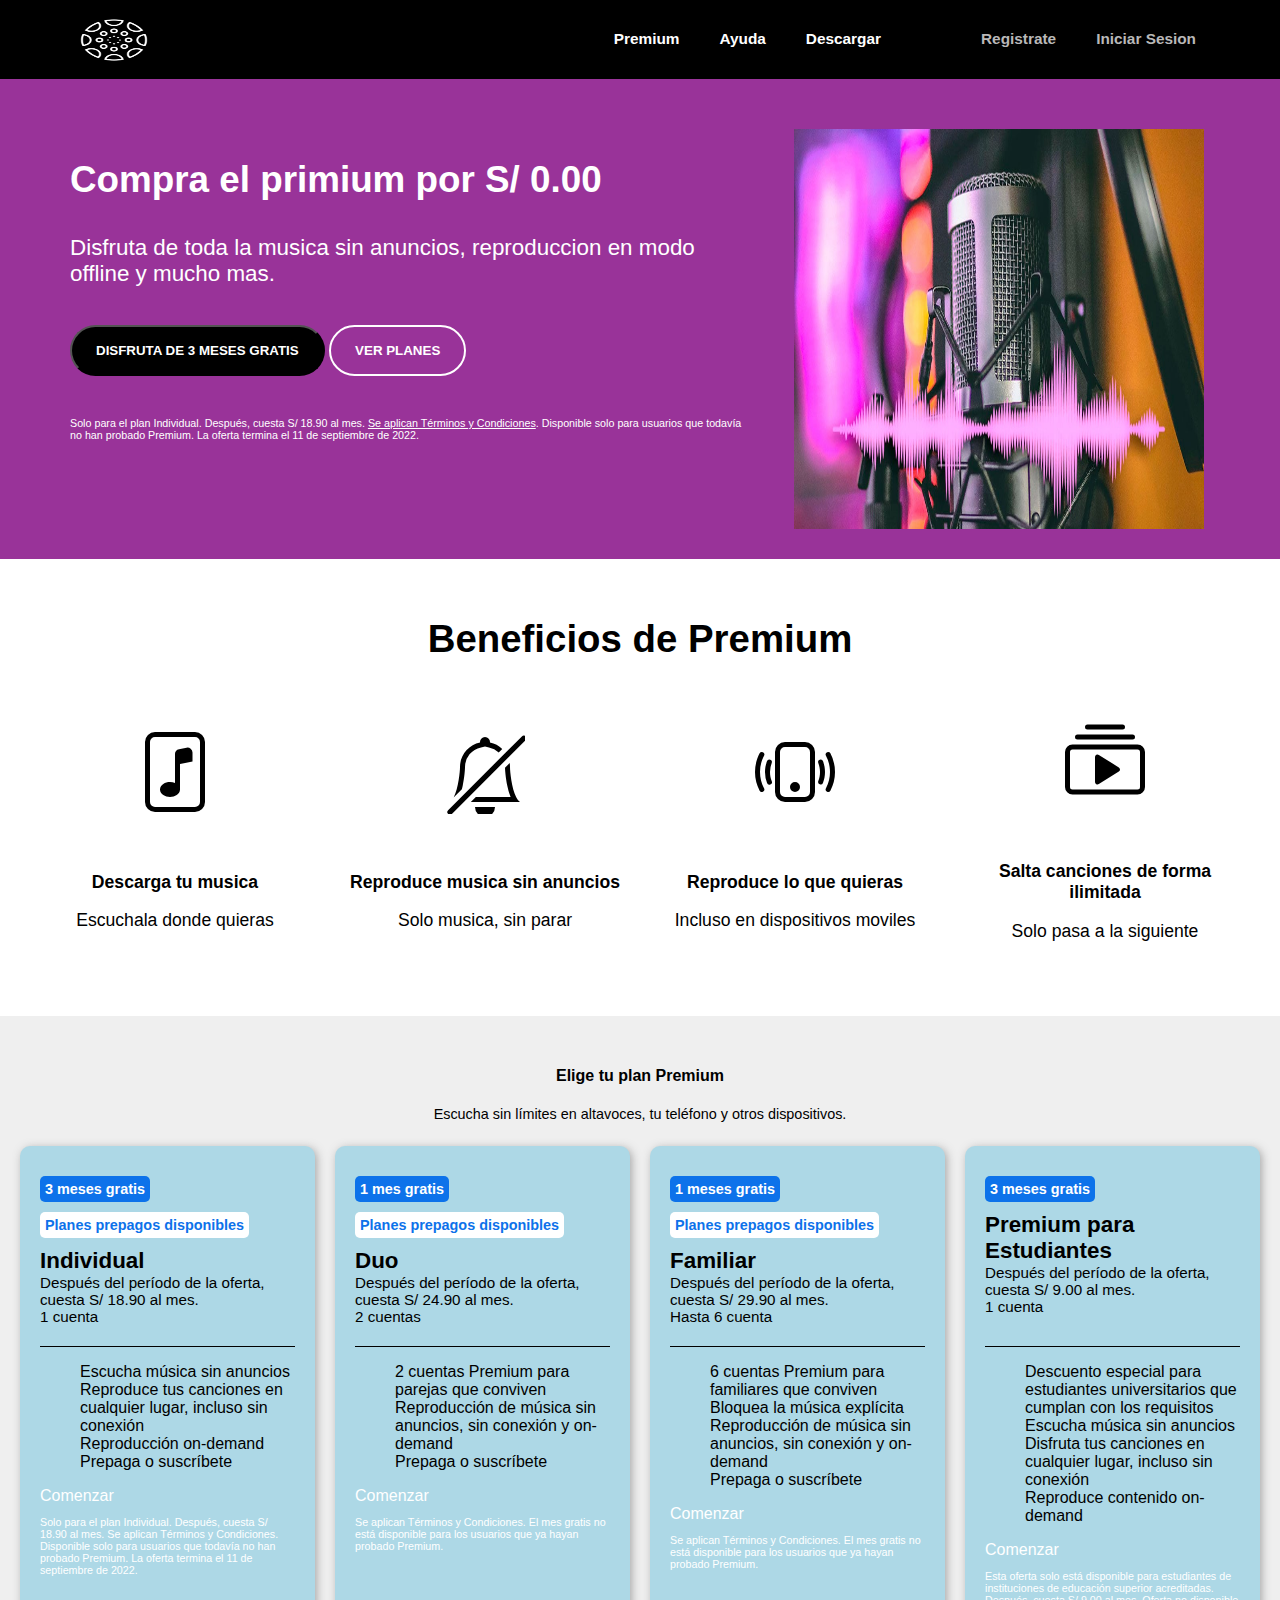
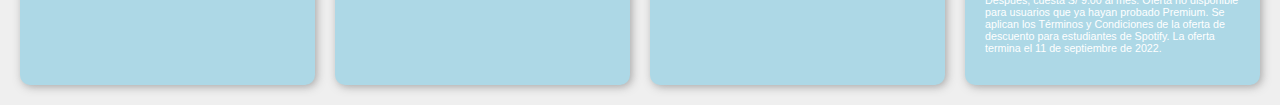
==== index.html @ 3045b730 "Construyendo 2da y 3ra seccion" ====
<!DOCTYPE html>
<html lang="en">

<head>
    <meta charset="UTF-8">
    <meta http-equiv="X-UA-Compatible" content="IE=edge">
    <meta name="viewport" content="width=device-width, initial-scale=1.0">
    <title>Music App</title>
    <link rel="stylesheet" href="./css/index.css">
</head>

<body>
    <nav class="navbar">
        <span class="logo">
            <img src="./img/log_musica.png" alt="Logo">
        </span>
        <div class="desplegable">
            <ul class="opciones">
                <li><a href="">Premium</a></li>
                <li><a href="">Ayuda</a></li>
                <li><a href="">Descargar</a></li>
            </ul>
            <ul class="registrar">
                <li><a href="">Registrate</a></li>
                <li><a href="">Iniciar Sesion</a></li>
            </ul>
        </div>
    </nav>
    <section class="seccion1">
        <div class="sec01">
            <h1>Compra el primium por S/ 0.00 </h1>
            <h2>Disfruta de toda la musica sin anuncios, reproduccion en modo offline y mucho mas.</h2>
            <div class="caja-btns">
                <button class="btn1">DISFRUTA DE 3 MESES GRATIS</button>
                <button class="btn2">VER PLANES</button>
            </div>
            <p>Solo para el plan Individual. Después, cuesta S/ 18.90 al mes. <a href="">Se aplican Términos y
                    Condiciones</a>.
                Disponible solo para usuarios que todavía no han probado Premium. La oferta termina el 11 de septiembre
                de 2022.</p>
        </div>
        <div class="sec02">
            <div class="img_musica">
                <img src="./img/img_musica.jpg" alt="img_micro">
            </div>
        </div>
    </section>
    <section class="seccion2">
        <div class="cont-premium">
            <h3>Beneficios de Premium</h3>
            <ul class="beneficios">
                <li>
                    <div>
                        <svg xmlns="http://www.w3.org/2000/svg" width="80" height="auto" fill="currentColor"
                            class="bi bi-file-music" viewBox="0 0 16 16">
                            <path
                                d="M10.304 3.13a1 1 0 0 1 1.196.98v1.8l-2.5.5v5.09c0 .495-.301.883-.662 1.123C7.974 12.866 7.499 13 7 13c-.5 0-.974-.134-1.338-.377-.36-.24-.662-.628-.662-1.123s.301-.883.662-1.123C6.026 10.134 6.501 10 7 10c.356 0 .7.068 1 .196V4.41a1 1 0 0 1 .804-.98l1.5-.3z" />
                            <path
                                d="M4 0a2 2 0 0 0-2 2v12a2 2 0 0 0 2 2h8a2 2 0 0 0 2-2V2a2 2 0 0 0-2-2H4zm0 1h8a1 1 0 0 1 1 1v12a1 1 0 0 1-1 1H4a1 1 0 0 1-1-1V2a1 1 0 0 1 1-1z" />
                        </svg>
                    </div>
                    <div class="descripcion">
                        <p><b>Descarga tu musica</b></p>
                        <p>Escuchala donde quieras</p>
                    </div>
                </li>
                <li>
                    <div>
                        <svg xmlns="http://www.w3.org/2000/svg" width="80" height="auto" fill="currentColor"
                            class="bi bi-bell-slash" viewBox="0 0 16 16">
                            <path
                                d="M5.164 14H15c-.299-.199-.557-.553-.78-1-.9-1.8-1.22-5.12-1.22-6 0-.264-.02-.523-.06-.776l-.938.938c.02.708.157 2.154.457 3.58.161.767.377 1.566.663 2.258H6.164l-1 1zm5.581-9.91a3.986 3.986 0 0 0-1.948-1.01L8 2.917l-.797.161A4.002 4.002 0 0 0 4 7c0 .628-.134 2.197-.459 3.742-.05.238-.105.479-.166.718l-1.653 1.653c.02-.037.04-.074.059-.113C2.679 11.2 3 7.88 3 7c0-2.42 1.72-4.44 4.005-4.901a1 1 0 1 1 1.99 0c.942.19 1.788.645 2.457 1.284l-.707.707zM10 15a2 2 0 1 1-4 0h4zm-9.375.625a.53.53 0 0 0 .75.75l14.75-14.75a.53.53 0 0 0-.75-.75L.625 15.625z" />
                        </svg>
                    </div>
                    <div class="descripcion">
                        <p><b>Reproduce musica sin anuncios</b></p>
                        <p>Solo musica, sin parar</p>
                    </div>
                </li>
                <li>
                    <div>
                        <svg xmlns="http://www.w3.org/2000/svg" width="80" height="auto" fill="currentColor"
                            class="bi bi-phone-vibrate" viewBox="0 0 16 16">
                            <path
                                d="M10 3a1 1 0 0 1 1 1v8a1 1 0 0 1-1 1H6a1 1 0 0 1-1-1V4a1 1 0 0 1 1-1h4zM6 2a2 2 0 0 0-2 2v8a2 2 0 0 0 2 2h4a2 2 0 0 0 2-2V4a2 2 0 0 0-2-2H6z" />
                            <path
                                d="M8 12a1 1 0 1 0 0-2 1 1 0 0 0 0 2zM1.599 4.058a.5.5 0 0 1 .208.676A6.967 6.967 0 0 0 1 8c0 1.18.292 2.292.807 3.266a.5.5 0 0 1-.884.468A7.968 7.968 0 0 1 0 8c0-1.347.334-2.619.923-3.734a.5.5 0 0 1 .676-.208zm12.802 0a.5.5 0 0 1 .676.208A7.967 7.967 0 0 1 16 8a7.967 7.967 0 0 1-.923 3.734.5.5 0 0 1-.884-.468A6.967 6.967 0 0 0 15 8c0-1.18-.292-2.292-.807-3.266a.5.5 0 0 1 .208-.676zM3.057 5.534a.5.5 0 0 1 .284.648A4.986 4.986 0 0 0 3 8c0 .642.12 1.255.34 1.818a.5.5 0 1 1-.93.364A5.986 5.986 0 0 1 2 8c0-.769.145-1.505.41-2.182a.5.5 0 0 1 .647-.284zm9.886 0a.5.5 0 0 1 .648.284C13.855 6.495 14 7.231 14 8c0 .769-.145 1.505-.41 2.182a.5.5 0 0 1-.93-.364C12.88 9.255 13 8.642 13 8c0-.642-.12-1.255-.34-1.818a.5.5 0 0 1 .283-.648z" />
                        </svg>
                    </div>
                    <div class="descripcion">
                        <p><b>Reproduce lo que quieras</b></p>
                        <p>Incluso en dispositivos moviles</p>
                    </div>
                </li>
                <li>
                    <div>
                        <svg xmlns="http://www.w3.org/2000/svg" width="80" height="auto" fill="currentColor"
                            class="bi bi-collection-play" viewBox="0 0 16 16">
                            <path
                                d="M2 3a.5.5 0 0 0 .5.5h11a.5.5 0 0 0 0-1h-11A.5.5 0 0 0 2 3zm2-2a.5.5 0 0 0 .5.5h7a.5.5 0 0 0 0-1h-7A.5.5 0 0 0 4 1zm2.765 5.576A.5.5 0 0 0 6 7v5a.5.5 0 0 0 .765.424l4-2.5a.5.5 0 0 0 0-.848l-4-2.5z" />
                            <path
                                d="M1.5 14.5A1.5 1.5 0 0 1 0 13V6a1.5 1.5 0 0 1 1.5-1.5h13A1.5 1.5 0 0 1 16 6v7a1.5 1.5 0 0 1-1.5 1.5h-13zm13-1a.5.5 0 0 0 .5-.5V6a.5.5 0 0 0-.5-.5h-13A.5.5 0 0 0 1 6v7a.5.5 0 0 0 .5.5h13z" />
                        </svg>
                    </div>
                    <div class="descripcion">
                        <p><b>Salta canciones de forma ilimitada</b></p>
                        <p>Solo pasa a la siguiente</p>
                    </div>
                </li>
            </ul>
        </div>
    </section>
    <section class="seccion3">
        <div class="cont-planes">
            <h4>Elige tu plan Premium</h4>
            <p>Escucha sin límites en altavoces, tu teléfono y otros dispositivos.</p>
            <div class="div-planes">
                <div class="plan">
                    <div class="par01-plan">
                        <ul>
                            <li class="li01"><span class="sp01">3 meses gratis</span></li>
                            <li class="li02"><span class="sp02">Planes prepagos disponibles</span></li>
                        </ul>
                        <h5>Individual</h5>
                        <p>Después del período de la oferta, cuesta S/ 18.90 al mes.</p>
                        <p>1 cuenta</p>
                    </div>
                    <div>
                        <ul>
                            <li>
                                <div></div>
                                <div>Escucha música sin anuncios</div>
                            </li>
                            <li>
                                <div></div>
                                <div>Reproduce tus canciones en cualquier lugar, incluso sin conexión</div>
                            </li>
                            <li>
                                <div></div>
                                <div>Reproducción on-demand</div>
                            </li>
                            <li>
                                <div></div>
                                <div>Prepaga o suscríbete</div>
                            </li>
                        </ul>
                    </div>
                    <div>
                        <div>
                            <a>Comenzar</a>
                        </div>
                    </div>
                    <div>
                        <p>Solo para el plan Individual. Después, cuesta S/ 18.90 al mes. Se aplican Términos y
                            Condiciones. Disponible solo para usuarios que todavía no han probado Premium. La oferta
                            termina el 11 de septiembre de 2022.</p>
                    </div>
                </div>
                <div class="plan">
                    <div class="par01-plan">
                        <ul>
                            <li class="li01"><span class="sp01">1 mes gratis</span></li>
                            <li class="li02"><span class="sp02">Planes prepagos disponibles</span></li>
                        </ul>
                        <h5>Duo</h5>
                        <p>Después del período de la oferta, cuesta S/ 24.90 al mes.</p>
                        <p>2 cuentas</p>
                    </div>
                    <div>
                        <ul>
                            <li>
                                <div></div>
                                <div>2 cuentas Premium para parejas que conviven</div>
                            </li>
                            <li>
                                <div></div>
                                <div>Reproducción de música sin anuncios, sin conexión y on-demand</div>
                            </li>
                            <li>
                                <div></div>
                                <div>Prepaga o suscríbete</div>
                            </li>
                        </ul>
                    </div>
                    <div>
                        <div>
                            <a>Comenzar</a>
                        </div>
                    </div>
                    <div>
                        <p>Se aplican Términos y Condiciones. El mes gratis no está disponible para los usuarios que ya
                            hayan probado Premium.</p>
                    </div>
                </div>
                <div class="plan">
                    <div class="par01-plan">
                        <ul>
                            <li class="li01"><span class="sp01">1 meses gratis</span></li>
                            <li class="li02"><span class="sp02">Planes prepagos disponibles</span></li>
                        </ul>
                        <h5>Familiar</h5>
                        <p>Después del período de la oferta, cuesta S/ 29.90 al mes.</p>
                        <p>Hasta 6 cuenta</p>
                    </div>
                    <div>
                        <ul>
                            <li>
                                <div></div>
                                <div>6 cuentas Premium para familiares que conviven</div>
                            </li>
                            <li>
                                <div></div>
                                <div>Bloquea la música explícita</div>
                            </li>
                            <li>
                                <div></div>
                                <div>Reproducción de música sin anuncios, sin conexión y on-demand</div>
                            </li>
                            <li>
                                <div></div>
                                <div>Prepaga o suscríbete</div>
                            </li>
                        </ul>
                    </div>
                    <div>
                        <div>
                            <a>Comenzar</a>
                        </div>
                    </div>
                    <div>
                        <p>Se aplican Términos y Condiciones. El mes gratis no está disponible para los usuarios que ya
                            hayan probado Premium.</p>
                    </div>
                </div>
                <div class="plan">
                    <div class="par01-plan">
                        <ul>
                            <li class="li01"><span class="sp01">3 meses gratis</span></li>
                        </ul>
                        <h5>Premium para Estudiantes</h5>
                        <p>Después del período de la oferta, cuesta S/ 9.00 al mes.</p>
                        <p>1 cuenta</p>
                    </div>
                    <div>
                        <ul>
                            <li>
                                <div></div>
                                <div>Descuento especial para estudiantes universitarios que cumplan con los requisitos
                                </div>
                            </li>
                            <li>
                                <div></div>
                                <div>Escucha música sin anuncios</div>
                            </li>
                            <li>
                                <div></div>
                                <div>Disfruta tus canciones en cualquier lugar, incluso sin conexión</div>
                            </li>
                            <li>
                                <div></div>
                                <div>Reproduce contenido on-demand</div>
                            </li>
                        </ul>
                    </div>
                    <div>
                        <div>
                            <a>Comenzar</a>
                        </div>
                    </div>
                    <div>
                        <p>Esta oferta solo está disponible para estudiantes de instituciones de educación superior
                            acreditadas. Después, cuesta S/ 9.00 al mes. Oferta no disponible para usuarios que ya hayan
                            probado Premium. Se aplican los Términos y Condiciones de la oferta de descuento para
                            estudiantes de Spotify. La oferta termina el 11 de septiembre de 2022.</p>
                    </div>
                </div>
            </div>
        </div>
    </section>
</body>

</html>
---- css/index.css ----
:root{
    --color-firts-section: rgb(153, 51, 153);
}
html{
    font-size: 100%;
}
body{
    font-family: Arial, Helvetica, sans-serif;
    margin: 0;
    top: 0;
    left: 0;
}
.navbar{
    background-color: black;
    display: flex;
    flex-direction: row;
    justify-content: space-between;
    padding: 10px 5%;
}
.logo{
    width: 10%;
    margin: 5px 10px 0 10px;
}
.logo img{
    width: 80px;
    height: 50px;
}
.desplegable{
    display: flex;
    flex-direction: row;
}
.opciones, .registrar{
    display: flex;
    flex-direction: row;
    margin-top: 20px;
    padding-left: 60px;
}
li{
    list-style: none;
}
li a{
    text-decoration: none;
    color: white;
    font-size: 0.96rem;
    font-weight: 600;
    margin: 0 20px
}
.registrar li a{
    color: rgb(185, 184, 184);
}
/*-------------------------------------------------------------------------------------------------------------*/
.seccion1{
    background-color: var(--color-firts-section);
    padding: 50px 70px;
    padding-bottom: 30px;
    display: flex; 
}
.sec01{
    width: 60%;
    padding-bottom: 20px;
}
.sec02{
    width: 40%;
}
h1{
    margin: 0;
    padding: 30px 0 0 0;
    color: white;
    font-size: 2.3rem;
    font-weight: 800;
}
h2{
    font-size: 1.4rem;
    color: white;
    font-weight: 400;
    padding: 15px 0 0 0;
}
p{
    color: white;
    font-size: 0.67rem;
    font-weight: 500;
}
a{
    color: white;
}
.img_musica{
    width: 90%;
    height: 400px;
    margin: 0 0 0 40px;
}
.img_musica img{
    width: 100%;
    height: 100%;
}
.caja-btns{
    padding: 20px 0 30px 0;
}
.btn1{
    color: white;
    background-color: black;
    border-radius: 2rem;
    padding: 1rem 1.5rem;
    font-weight: 800;
}
.btn2{
    color: white;
    background-color: var(--color-firts-section);
    border: 2px solid white;
    border-radius: 2rem;
    padding: 1rem 1.5rem;
    font-weight: 800;
}
/*----------------------------------------------------------------------------------------------------------*/
.seccion2{
    padding: 20px;
}
h3{
    text-align: center;
    font-size: 2.4rem;
}
.beneficios{
    display: flex;
    flex-direction: row;
    padding: 0;
}
.beneficios li{
    width: 25%;
    display: flex;
    flex-direction: column;
    justify-content: center;
    align-items: center;
    margin: 0 auto;
}
.beneficios li div{
    padding: 20px;
}
.descripcion p{
    color: black;
    font-size: 1.1rem;
    text-align: center;
}
/*----------------------------------------------------------------------------------------------------------*/
.seccion3{
    padding: 10px;
    padding-top: 30px;
    background-color: rgb(239, 239, 239);
}
h4{
    text-align: center;
}
.cont-planes p:nth-child(2){
    color: black;
    text-align: center;
    font-size: 0.9rem;
}
.div-planes{
    display: flex;
}
.plan{
    background-color: lightblue;
    padding: 20px;
    margin: 10px;
    border-radius: 10px;
    width: 25%;
    box-shadow: rgba(99, 99, 99, 0.5) 2px 2px 8px 0px;
}
.par01-plan{
    display: flex;
    flex-direction: column;
    border-bottom: 1px solid black;
    height: 180px;
}
.par01-plan ul{
    padding: 0;
    margin: 0;
}
.par01-plan ul li{
    padding: 5px;
    margin: 10px 0;
    border-radius: 5px;
    font-weight: 600;
    font-size: 0.9rem;
}
.li01{
    background-color: rgb(13, 114, 234); 
    width: max-content;
}
.li02{
    background-color: white;
    width: max-content;
}
.sp01{
    color: white;
}
.sp02{
    color: rgb(13, 114, 234);
}
h5{
    margin: 0;
    font-size: 1.4rem;
}
.par01-plan p{
    margin: 0;
    color: black;
    font-size: 0.95rem;
}

/*----------------------------------------------------------------------------------------------------------*/
@media (max-width: 1050px){
    .seccion1{
        flex-direction: column;
        padding-top: 0;
        height: auto;
    }
    .sec01{
        width: 100%;
    }
    .sec02{
        width: 100%;
    }
    .img_musica{
        width: 50%;
        margin: 20px auto;
    }

}
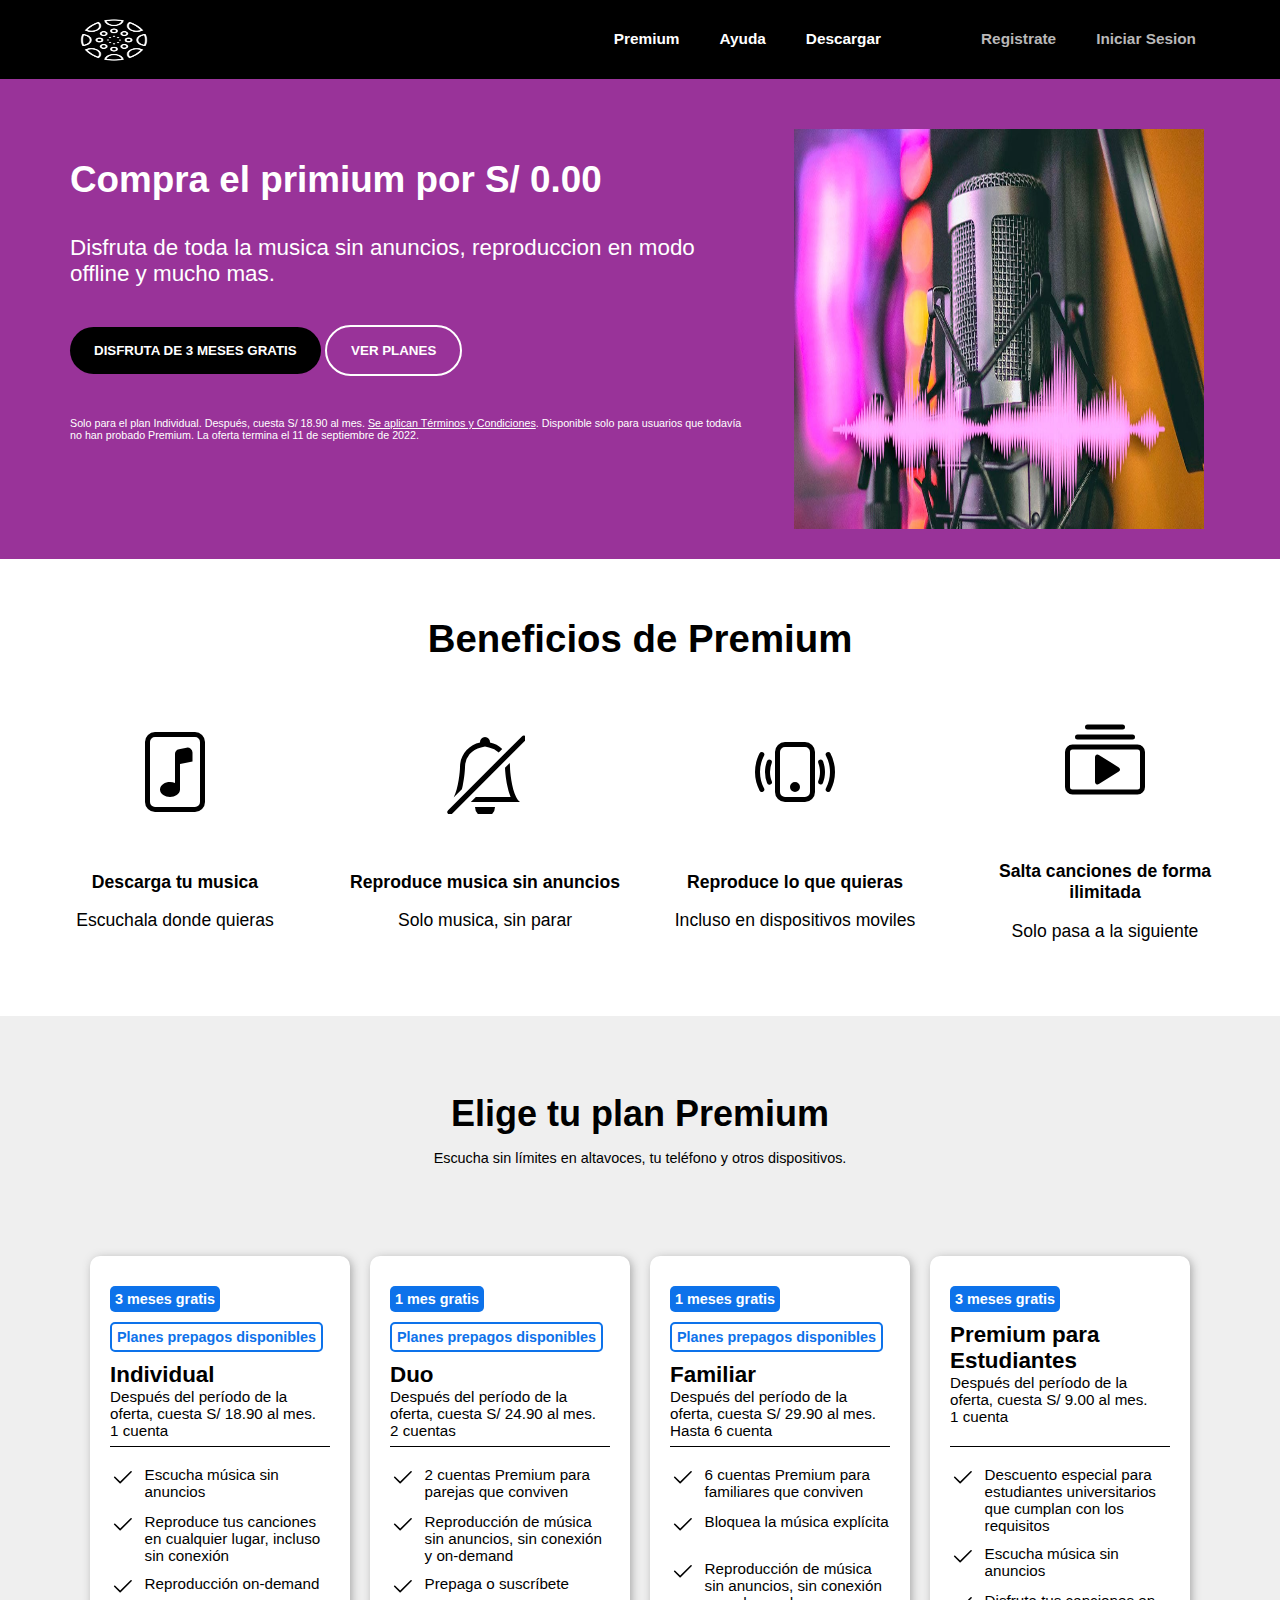
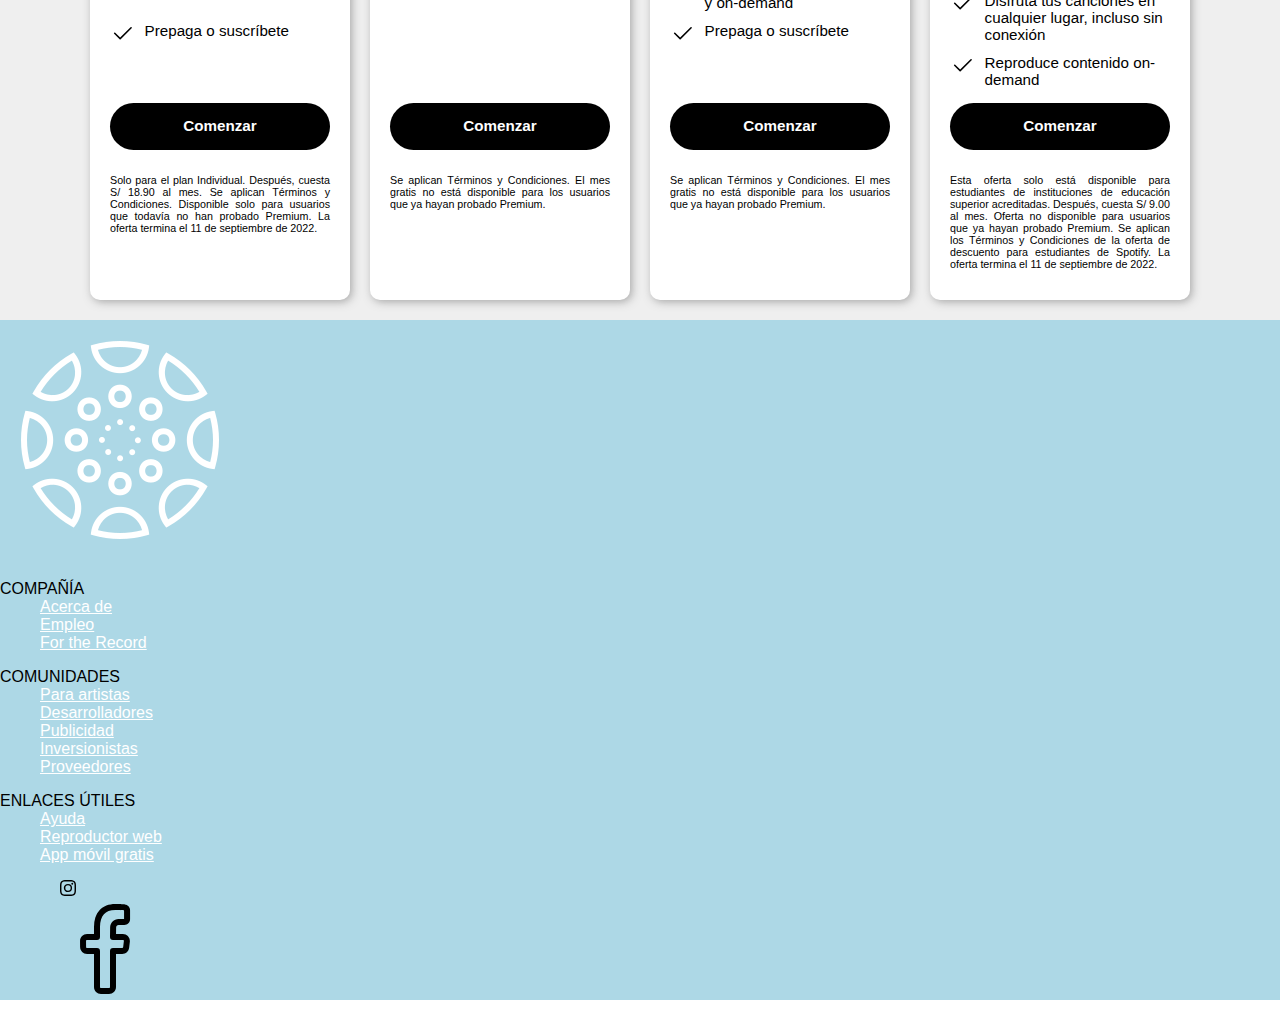
==== commit 93d0f8eb: "Construyendo el footer" ====
--- a/index.html
+++ b/index.html
@@ -51,7 +51,7 @@
             <ul class="beneficios">
                 <li>
                     <div>
-                        <svg xmlns="http://www.w3.org/2000/svg" width="80" height="auto" fill="currentColor"
+                        <svg xmlns="http://www.w3.org/2000/svg" width="80" height="100%" fill="currentColor"
                             class="bi bi-file-music" viewBox="0 0 16 16">
                             <path
                                 d="M10.304 3.13a1 1 0 0 1 1.196.98v1.8l-2.5.5v5.09c0 .495-.301.883-.662 1.123C7.974 12.866 7.499 13 7 13c-.5 0-.974-.134-1.338-.377-.36-.24-.662-.628-.662-1.123s.301-.883.662-1.123C6.026 10.134 6.501 10 7 10c.356 0 .7.068 1 .196V4.41a1 1 0 0 1 .804-.98l1.5-.3z" />
@@ -66,7 +66,7 @@
                 </li>
                 <li>
                     <div>
-                        <svg xmlns="http://www.w3.org/2000/svg" width="80" height="auto" fill="currentColor"
+                        <svg xmlns="http://www.w3.org/2000/svg" width="80" height="100%" fill="currentColor"
                             class="bi bi-bell-slash" viewBox="0 0 16 16">
                             <path
                                 d="M5.164 14H15c-.299-.199-.557-.553-.78-1-.9-1.8-1.22-5.12-1.22-6 0-.264-.02-.523-.06-.776l-.938.938c.02.708.157 2.154.457 3.58.161.767.377 1.566.663 2.258H6.164l-1 1zm5.581-9.91a3.986 3.986 0 0 0-1.948-1.01L8 2.917l-.797.161A4.002 4.002 0 0 0 4 7c0 .628-.134 2.197-.459 3.742-.05.238-.105.479-.166.718l-1.653 1.653c.02-.037.04-.074.059-.113C2.679 11.2 3 7.88 3 7c0-2.42 1.72-4.44 4.005-4.901a1 1 0 1 1 1.99 0c.942.19 1.788.645 2.457 1.284l-.707.707zM10 15a2 2 0 1 1-4 0h4zm-9.375.625a.53.53 0 0 0 .75.75l14.75-14.75a.53.53 0 0 0-.75-.75L.625 15.625z" />
@@ -79,7 +79,7 @@
                 </li>
                 <li>
                     <div>
-                        <svg xmlns="http://www.w3.org/2000/svg" width="80" height="auto" fill="currentColor"
+                        <svg xmlns="http://www.w3.org/2000/svg" width="80" height="100%" fill="currentColor"
                             class="bi bi-phone-vibrate" viewBox="0 0 16 16">
                             <path
                                 d="M10 3a1 1 0 0 1 1 1v8a1 1 0 0 1-1 1H6a1 1 0 0 1-1-1V4a1 1 0 0 1 1-1h4zM6 2a2 2 0 0 0-2 2v8a2 2 0 0 0 2 2h4a2 2 0 0 0 2-2V4a2 2 0 0 0-2-2H6z" />
@@ -94,7 +94,7 @@
                 </li>
                 <li>
                     <div>
-                        <svg xmlns="http://www.w3.org/2000/svg" width="80" height="auto" fill="currentColor"
+                        <svg xmlns="http://www.w3.org/2000/svg" width="80" height="100%" fill="currentColor"
                             class="bi bi-collection-play" viewBox="0 0 16 16">
                             <path
                                 d="M2 3a.5.5 0 0 0 .5.5h11a.5.5 0 0 0 0-1h-11A.5.5 0 0 0 2 3zm2-2a.5.5 0 0 0 .5.5h7a.5.5 0 0 0 0-1h-7A.5.5 0 0 0 4 1zm2.765 5.576A.5.5 0 0 0 6 7v5a.5.5 0 0 0 .765.424l4-2.5a.5.5 0 0 0 0-.848l-4-2.5z" />
@@ -125,32 +125,48 @@
                         <p>Después del período de la oferta, cuesta S/ 18.90 al mes.</p>
                         <p>1 cuenta</p>
                     </div>
-                    <div>
-                        <ul>
-                            <li>
-                                <div></div>
-                                <div>Escucha música sin anuncios</div>
-                            </li>
-                            <li>
-                                <div></div>
-                                <div>Reproduce tus canciones en cualquier lugar, incluso sin conexión</div>
-                            </li>
-                            <li>
-                                <div></div>
-                                <div>Reproducción on-demand</div>
-                            </li>
-                            <li>
-                                <div></div>
-                                <div>Prepaga o suscríbete</div>
-                            </li>
-                        </ul>
-                    </div>
-                    <div>
-                        <div>
+                    <div class="par02-plan">
+                        <ul>
+                            <li>
+                                <div class="list-beneficios">
+                                    <svg xmlns="http://www.w3.org/2000/svg" width="25" height="30" fill="currentColor" class="bi bi-check2" viewBox="0 0 16 16">
+                                        <path d="M13.854 3.646a.5.5 0 0 1 0 .708l-7 7a.5.5 0 0 1-.708 0l-3.5-3.5a.5.5 0 1 1 .708-.708L6.5 10.293l6.646-6.647a.5.5 0 0 1 .708 0z"/>
+                                    </svg>
+                                </div>
+                                <div class="list-beneficios text">Escucha música sin anuncios</div>
+                            </li>
+                            <li>
+                                <div class="list-beneficios">
+                                    <svg xmlns="http://www.w3.org/2000/svg" width="25" height="30" fill="currentColor" class="bi bi-check2" viewBox="0 0 16 16">
+                                        <path d="M13.854 3.646a.5.5 0 0 1 0 .708l-7 7a.5.5 0 0 1-.708 0l-3.5-3.5a.5.5 0 1 1 .708-.708L6.5 10.293l6.646-6.647a.5.5 0 0 1 .708 0z"/>
+                                    </svg>
+                                </div>
+                                <div class="list-beneficios text">Reproduce tus canciones en cualquier lugar, incluso sin conexión</div>
+                            </li>
+                            <li>
+                                <div class="list-beneficios">
+                                    <svg xmlns="http://www.w3.org/2000/svg" width="25" height="30" fill="currentColor" class="bi bi-check2" viewBox="0 0 16 16">
+                                        <path d="M13.854 3.646a.5.5 0 0 1 0 .708l-7 7a.5.5 0 0 1-.708 0l-3.5-3.5a.5.5 0 1 1 .708-.708L6.5 10.293l6.646-6.647a.5.5 0 0 1 .708 0z"/>
+                                    </svg>
+                                </div>
+                                <div class="list-beneficios text">Reproducción on-demand</div>
+                            </li>
+                            <li>
+                                <div class="list-beneficios">
+                                    <svg xmlns="http://www.w3.org/2000/svg" width="25" height="30" fill="currentColor" class="bi bi-check2" viewBox="0 0 16 16">
+                                        <path d="M13.854 3.646a.5.5 0 0 1 0 .708l-7 7a.5.5 0 0 1-.708 0l-3.5-3.5a.5.5 0 1 1 .708-.708L6.5 10.293l6.646-6.647a.5.5 0 0 1 .708 0z"/>
+                                    </svg>
+                                </div>
+                                <div class="list-beneficios text">Prepaga o suscríbete</div>
+                            </li>
+                        </ul>
+                    </div>
+                    <div>
+                        <div class="comenzar">
                             <a>Comenzar</a>
                         </div>
                     </div>
-                    <div>
+                    <div class="term-cond">
                         <p>Solo para el plan Individual. Después, cuesta S/ 18.90 al mes. Se aplican Términos y
                             Condiciones. Disponible solo para usuarios que todavía no han probado Premium. La oferta
                             termina el 11 de septiembre de 2022.</p>
@@ -166,28 +182,40 @@
                         <p>Después del período de la oferta, cuesta S/ 24.90 al mes.</p>
                         <p>2 cuentas</p>
                     </div>
-                    <div>
-                        <ul>
-                            <li>
-                                <div></div>
-                                <div>2 cuentas Premium para parejas que conviven</div>
-                            </li>
-                            <li>
-                                <div></div>
-                                <div>Reproducción de música sin anuncios, sin conexión y on-demand</div>
-                            </li>
-                            <li>
-                                <div></div>
-                                <div>Prepaga o suscríbete</div>
-                            </li>
-                        </ul>
-                    </div>
-                    <div>
-                        <div>
+                    <div class="par02-plan">
+                        <ul>
+                            <li>
+                                <div class="list-beneficios">
+                                    <svg xmlns="http://www.w3.org/2000/svg" width="25" height="30" fill="currentColor" class="bi bi-check2" viewBox="0 0 16 16">
+                                        <path d="M13.854 3.646a.5.5 0 0 1 0 .708l-7 7a.5.5 0 0 1-.708 0l-3.5-3.5a.5.5 0 1 1 .708-.708L6.5 10.293l6.646-6.647a.5.5 0 0 1 .708 0z"/>
+                                    </svg>
+                                </div>
+                                <div class="list-beneficios text">2 cuentas Premium para parejas que conviven</div>
+                            </li>
+                            <li>
+                                <div class="list-beneficios">
+                                    <svg xmlns="http://www.w3.org/2000/svg" width="25" height="30" fill="currentColor" class="bi bi-check2" viewBox="0 0 16 16">
+                                        <path d="M13.854 3.646a.5.5 0 0 1 0 .708l-7 7a.5.5 0 0 1-.708 0l-3.5-3.5a.5.5 0 1 1 .708-.708L6.5 10.293l6.646-6.647a.5.5 0 0 1 .708 0z"/>
+                                    </svg>
+                                </div>
+                                <div class="list-beneficios text">Reproducción de música sin anuncios, sin conexión y on-demand</div>
+                            </li>
+                            <li>
+                                <div class="list-beneficios">
+                                    <svg xmlns="http://www.w3.org/2000/svg" width="25" height="30" fill="currentColor" class="bi bi-check2" viewBox="0 0 16 16">
+                                        <path d="M13.854 3.646a.5.5 0 0 1 0 .708l-7 7a.5.5 0 0 1-.708 0l-3.5-3.5a.5.5 0 1 1 .708-.708L6.5 10.293l6.646-6.647a.5.5 0 0 1 .708 0z"/>
+                                    </svg>
+                                </div>
+                                <div class="list-beneficios text">Prepaga o suscríbete</div>
+                            </li>
+                        </ul>
+                    </div>
+                    <div>
+                        <div class="comenzar">
                             <a>Comenzar</a>
                         </div>
                     </div>
-                    <div>
+                    <div class="term-cond">
                         <p>Se aplican Términos y Condiciones. El mes gratis no está disponible para los usuarios que ya
                             hayan probado Premium.</p>
                     </div>
@@ -202,32 +230,48 @@
                         <p>Después del período de la oferta, cuesta S/ 29.90 al mes.</p>
                         <p>Hasta 6 cuenta</p>
                     </div>
-                    <div>
-                        <ul>
-                            <li>
-                                <div></div>
-                                <div>6 cuentas Premium para familiares que conviven</div>
-                            </li>
-                            <li>
-                                <div></div>
-                                <div>Bloquea la música explícita</div>
-                            </li>
-                            <li>
-                                <div></div>
-                                <div>Reproducción de música sin anuncios, sin conexión y on-demand</div>
-                            </li>
-                            <li>
-                                <div></div>
-                                <div>Prepaga o suscríbete</div>
-                            </li>
-                        </ul>
-                    </div>
-                    <div>
-                        <div>
+                    <div class="par02-plan">
+                        <ul>
+                            <li>
+                                <div class="list-beneficios">
+                                    <svg xmlns="http://www.w3.org/2000/svg" width="25" height="30" fill="currentColor" class="bi bi-check2" viewBox="0 0 16 16">
+                                        <path d="M13.854 3.646a.5.5 0 0 1 0 .708l-7 7a.5.5 0 0 1-.708 0l-3.5-3.5a.5.5 0 1 1 .708-.708L6.5 10.293l6.646-6.647a.5.5 0 0 1 .708 0z"/>
+                                    </svg>
+                                </div>
+                                <div class="list-beneficios text">6 cuentas Premium para familiares que conviven</div>
+                            </li>
+                            <li>
+                                <div class="list-beneficios">
+                                    <svg xmlns="http://www.w3.org/2000/svg" width="25" height="30" fill="currentColor" class="bi bi-check2" viewBox="0 0 16 16">
+                                        <path d="M13.854 3.646a.5.5 0 0 1 0 .708l-7 7a.5.5 0 0 1-.708 0l-3.5-3.5a.5.5 0 1 1 .708-.708L6.5 10.293l6.646-6.647a.5.5 0 0 1 .708 0z"/>
+                                    </svg>
+                                </div>
+                                <div class="list-beneficios text">Bloquea la música explícita</div>
+                            </li>
+                            <li>
+                                <div class="list-beneficios">
+                                    <svg xmlns="http://www.w3.org/2000/svg" width="25" height="30" fill="currentColor" class="bi bi-check2" viewBox="0 0 16 16">
+                                        <path d="M13.854 3.646a.5.5 0 0 1 0 .708l-7 7a.5.5 0 0 1-.708 0l-3.5-3.5a.5.5 0 1 1 .708-.708L6.5 10.293l6.646-6.647a.5.5 0 0 1 .708 0z"/>
+                                    </svg>
+                                </div>
+                                <div class="list-beneficios text">Reproducción de música sin anuncios, sin conexión y on-demand</div>
+                            </li>
+                            <li>
+                                <div class="list-beneficios">
+                                    <svg xmlns="http://www.w3.org/2000/svg" width="25" height="30" fill="currentColor" class="bi bi-check2" viewBox="0 0 16 16">
+                                        <path d="M13.854 3.646a.5.5 0 0 1 0 .708l-7 7a.5.5 0 0 1-.708 0l-3.5-3.5a.5.5 0 1 1 .708-.708L6.5 10.293l6.646-6.647a.5.5 0 0 1 .708 0z"/>
+                                    </svg>
+                                </div>
+                                <div class="list-beneficios text">Prepaga o suscríbete</div>
+                            </li>
+                        </ul>
+                    </div>
+                    <div>
+                        <div class="comenzar">
                             <a>Comenzar</a>
                         </div>
                     </div>
-                    <div>
+                    <div class="term-cond">
                         <p>Se aplican Términos y Condiciones. El mes gratis no está disponible para los usuarios que ya
                             hayan probado Premium.</p>
                     </div>
@@ -241,33 +285,49 @@
                         <p>Después del período de la oferta, cuesta S/ 9.00 al mes.</p>
                         <p>1 cuenta</p>
                     </div>
-                    <div>
-                        <ul>
-                            <li>
-                                <div></div>
-                                <div>Descuento especial para estudiantes universitarios que cumplan con los requisitos
-                                </div>
-                            </li>
-                            <li>
-                                <div></div>
-                                <div>Escucha música sin anuncios</div>
-                            </li>
-                            <li>
-                                <div></div>
-                                <div>Disfruta tus canciones en cualquier lugar, incluso sin conexión</div>
-                            </li>
-                            <li>
-                                <div></div>
-                                <div>Reproduce contenido on-demand</div>
-                            </li>
-                        </ul>
-                    </div>
-                    <div>
-                        <div>
+                    <div class="par02-plan">
+                        <ul>
+                            <li>
+                                <div class="list-beneficios">
+                                    <svg xmlns="http://www.w3.org/2000/svg" width="25" height="30" fill="currentColor" class="bi bi-check2" viewBox="0 0 16 16">
+                                        <path d="M13.854 3.646a.5.5 0 0 1 0 .708l-7 7a.5.5 0 0 1-.708 0l-3.5-3.5a.5.5 0 1 1 .708-.708L6.5 10.293l6.646-6.647a.5.5 0 0 1 .708 0z"/>
+                                    </svg>
+                                </div>
+                                <div class="list-beneficios text">Descuento especial para estudiantes universitarios que cumplan con los requisitos
+                                </div>
+                            </li>
+                            <li>
+                                <div class="list-beneficios">
+                                    <svg xmlns="http://www.w3.org/2000/svg" width="25" height="30" fill="currentColor" class="bi bi-check2" viewBox="0 0 16 16">
+                                        <path d="M13.854 3.646a.5.5 0 0 1 0 .708l-7 7a.5.5 0 0 1-.708 0l-3.5-3.5a.5.5 0 1 1 .708-.708L6.5 10.293l6.646-6.647a.5.5 0 0 1 .708 0z"/>
+                                    </svg>
+                                </div>
+                                <div class="list-beneficios text">Escucha música sin anuncios</div>
+                            </li>
+                            <li>
+                                <div class="list-beneficios">
+                                    <svg xmlns="http://www.w3.org/2000/svg" width="25" height="30" fill="currentColor" class="bi bi-check2" viewBox="0 0 16 16">
+                                        <path d="M13.854 3.646a.5.5 0 0 1 0 .708l-7 7a.5.5 0 0 1-.708 0l-3.5-3.5a.5.5 0 1 1 .708-.708L6.5 10.293l6.646-6.647a.5.5 0 0 1 .708 0z"/>
+                                    </svg>
+                                </div>
+                                <div class="list-beneficios text">Disfruta tus canciones en cualquier lugar, incluso sin conexión</div>
+                            </li>
+                            <li>
+                                <div class="list-beneficios">
+                                    <svg xmlns="http://www.w3.org/2000/svg" width="25" height="30" fill="currentColor" class="bi bi-check2" viewBox="0 0 16 16">
+                                        <path d="M13.854 3.646a.5.5 0 0 1 0 .708l-7 7a.5.5 0 0 1-.708 0l-3.5-3.5a.5.5 0 1 1 .708-.708L6.5 10.293l6.646-6.647a.5.5 0 0 1 .708 0z"/>
+                                    </svg>
+                                </div>
+                                <div class="list-beneficios text">Reproduce contenido on-demand</div>
+                            </li>
+                        </ul>
+                    </div>
+                    <div>
+                        <div class="comenzar"> 
                             <a>Comenzar</a>
                         </div>
                     </div>
-                    <div>
+                    <div class="term-cond">
                         <p>Esta oferta solo está disponible para estudiantes de instituciones de educación superior
                             acreditadas. Después, cuesta S/ 9.00 al mes. Oferta no disponible para usuarios que ya hayan
                             probado Premium. Se aplican los Términos y Condiciones de la oferta de descuento para
@@ -277,6 +337,46 @@
             </div>
         </div>
     </section>
+    <footer class="footer">
+        <section class="sec-foot">
+            <div>
+                <a href="">
+                    <img src="./img/log_musica.png" alt="">
+                </a>
+            </div>
+            <div>
+                <dl>
+                    <dt>COMPAÑÍA</dt>
+                    <dd><a href="">Acerca de</a></dd>
+                    <dd><a href="">Empleo</a></dd>
+                    <dd><a href="">For the Record</a></dd>
+                </dl>
+                <dl>
+                    <dt>COMUNIDADES</dt>
+                    <dd><a href="">Para artistas</a></dd>
+                    <dd><a href="">Desarrolladores</a></dd>
+                    <dd><a href="">Publicidad</a></dd>
+                    <dd><a href="">Inversionistas</a></dd>
+                    <dd><a href="">Proveedores</a></dd>
+                </dl>
+                <dl>
+                    <dt>ENLACES ÚTILES</dt>
+                    <dd><a href="">Ayuda</a></dd>
+                    <dd><a href="">Reproductor web</a></dd>
+                    <dd><a href="">App móvil gratis</a></dd>
+                </dl>
+            </div>
+            <div>
+                <ul>
+                    <li><a href=""><img src="./img/instagram.svg" alt=""></a></li>
+                    <li><a href=""><img src="./img/icons8-facebook-f.svg" alt=""></a></li>
+                    <li></li>
+                </ul>
+            </div>
+            <div></div>
+            <div></div>
+        </section>
+    </footer>
 </body>
 
 </html>--- a/css/index.css
+++ b/css/index.css
@@ -98,6 +98,7 @@
 .btn1{
     color: white;
     background-color: black;
+    border: none;
     border-radius: 2rem;
     padding: 1rem 1.5rem;
     font-weight: 800;
@@ -147,6 +148,9 @@
 }
 h4{
     text-align: center;
+    font-size: 2.25rem;
+    font-weight: 600;
+    margin-bottom: 0;
 }
 .cont-planes p:nth-child(2){
     color: black;
@@ -154,10 +158,12 @@
     font-size: 0.9rem;
 }
 .div-planes{
-    display: flex;
+    padding: 0 70px;
+    display: flex;
+    margin-top: 5rem;
 }
 .plan{
-    background-color: lightblue;
+    background-color: white;
     padding: 20px;
     margin: 10px;
     border-radius: 10px;
@@ -168,7 +174,7 @@
     display: flex;
     flex-direction: column;
     border-bottom: 1px solid black;
-    height: 180px;
+    height: 170px;
 }
 .par01-plan ul{
     padding: 0;
@@ -188,6 +194,7 @@
 .li02{
     background-color: white;
     width: max-content;
+    border: 2px solid rgb(13, 114, 234);
 }
 .sp01{
     color: white;
@@ -204,7 +211,45 @@
     color: black;
     font-size: 0.95rem;
 }
-
+.par02-plan{
+    height: 15rem;
+}
+.par02-plan ul{
+    padding: 0;
+}
+.par02-plan ul li{
+    display: flex;
+    margin: 0.5rem 0;
+}
+.list-beneficios svg{
+    vertical-align: super;
+    margin-right: 0.6rem;
+}
+.list-beneficios{
+    font-size: 0.95rem;
+}
+.text{
+    margin-top: 3px;
+}
+.comenzar{
+    background-color: black;
+    text-align: center;
+    border-radius: 1.5rem;
+    padding: 0.9rem;
+}
+.comenzar a{
+    font-size: 0.95rem;
+    font-weight: 600;
+}
+.term-cond p{
+    color: black;
+    text-align: justify;
+    margin-top: 1.5rem;
+}
+/*----------------------------------------------------------------------------------------------------------*/
+footer{
+    background-color: lightblue;
+}
 /*----------------------------------------------------------------------------------------------------------*/
 @media (max-width: 1050px){
     .seccion1{
@@ -222,5 +267,11 @@
         width: 50%;
         margin: 20px auto;
     }
-
+    .div-planes{
+        flex-direction: column;
+        align-items: center;
+    }  
+    .plan{
+        width: 47%;
+    }
 }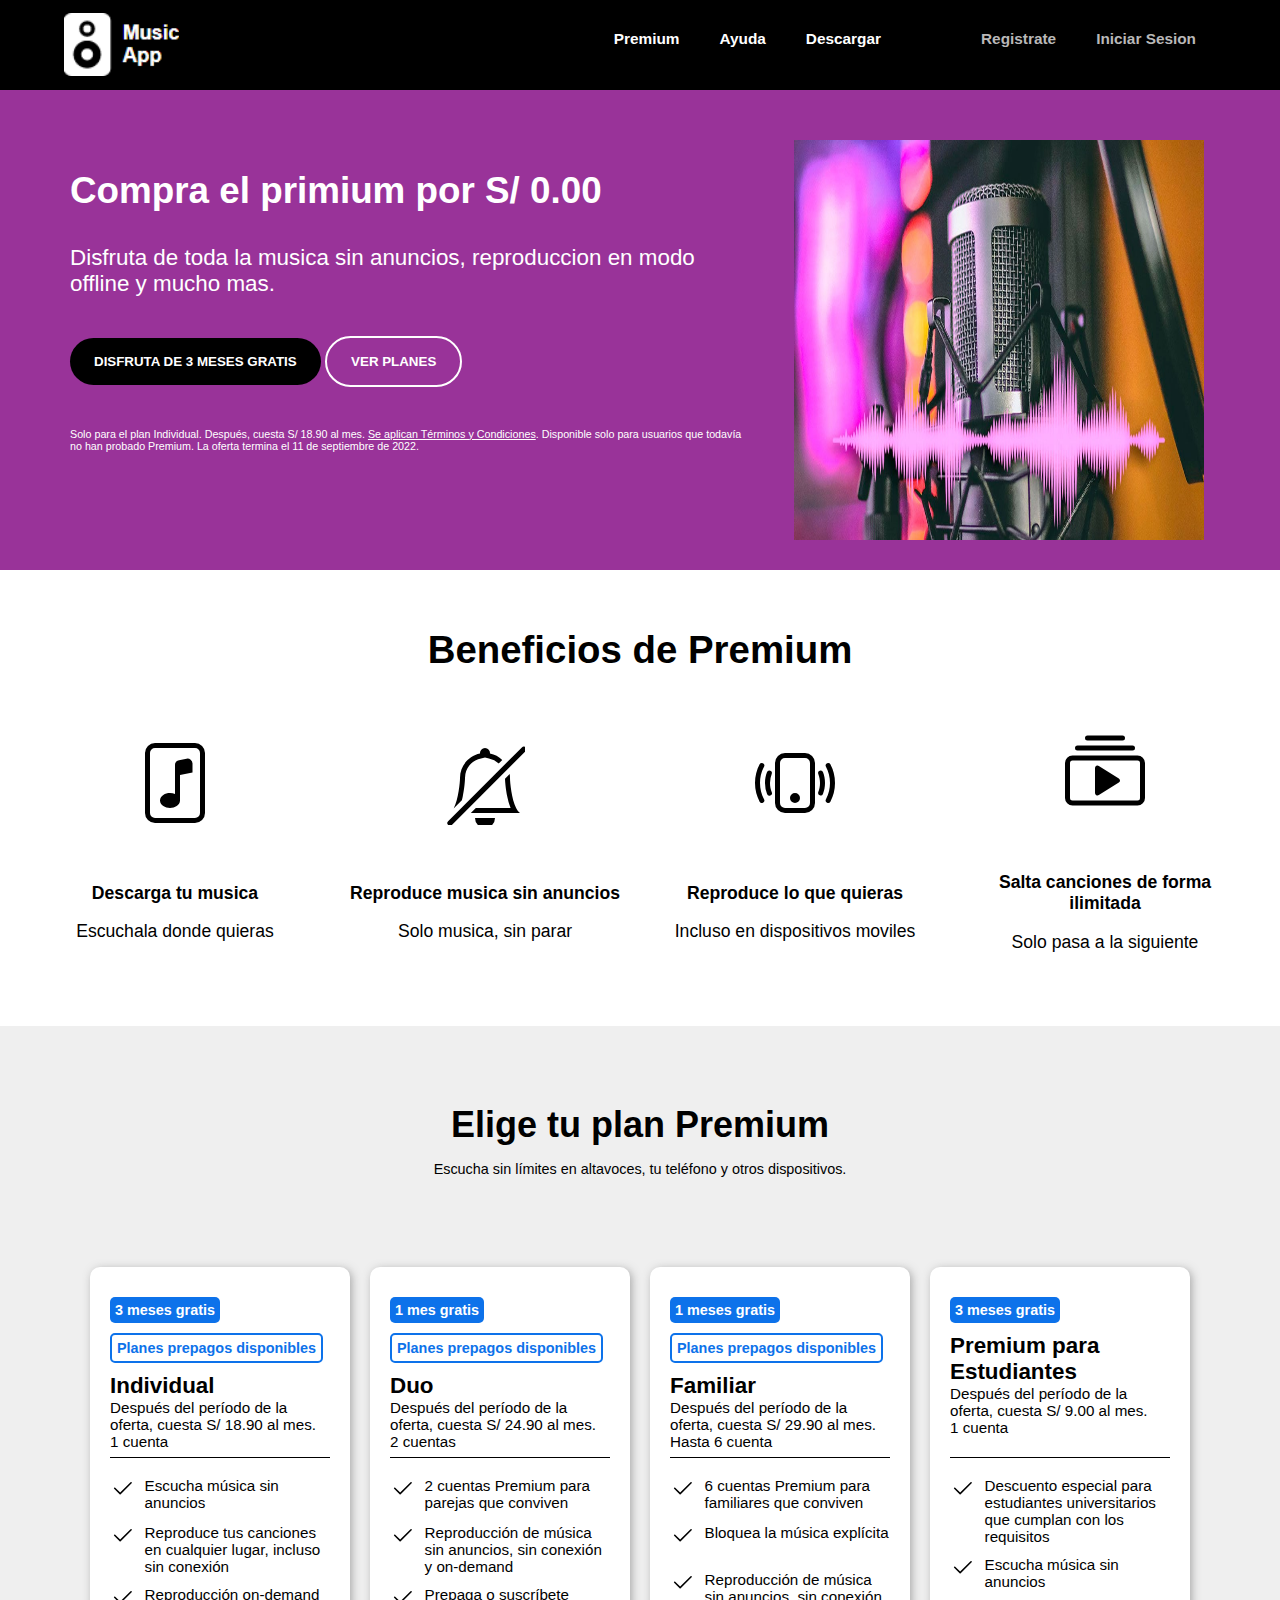
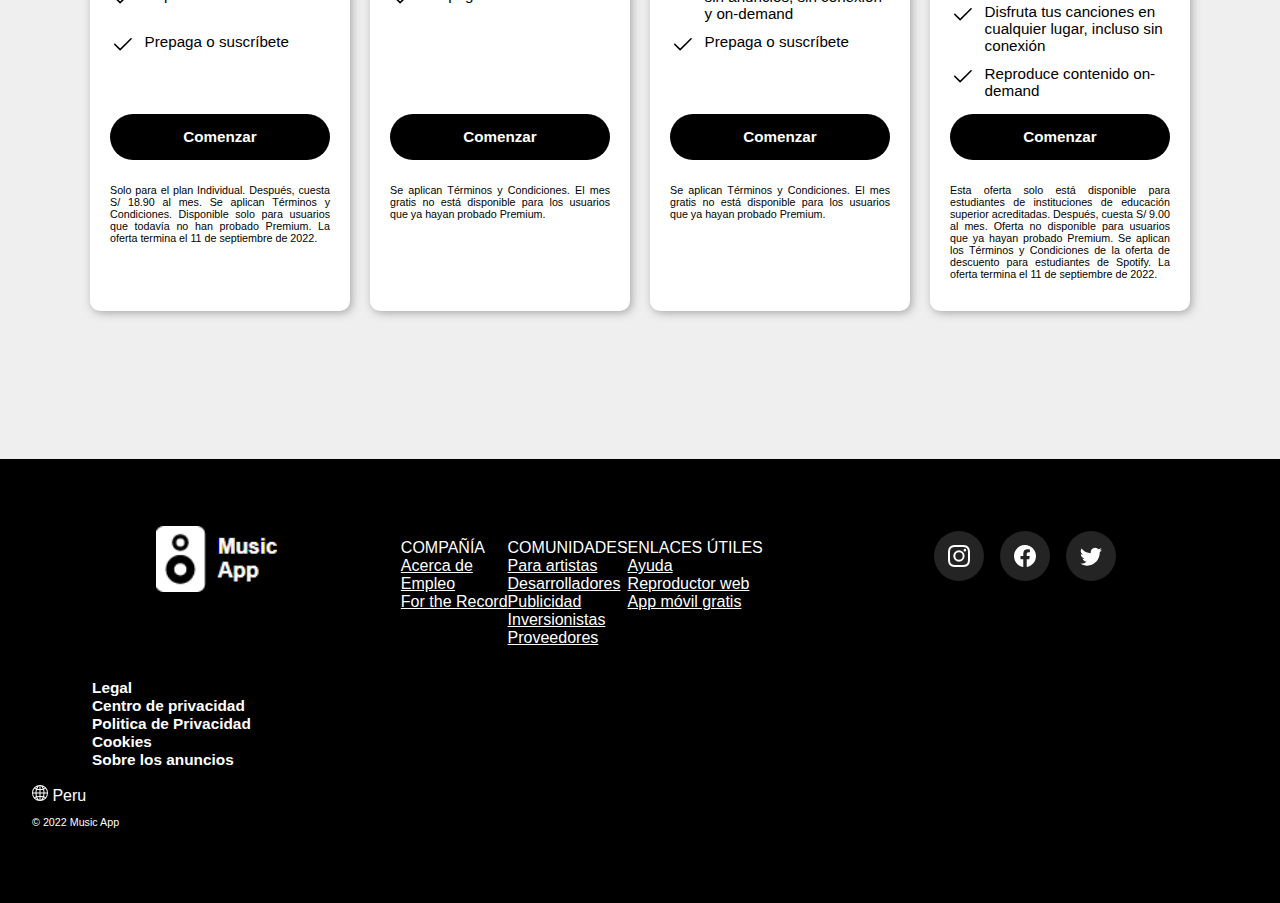
==== commit f85c0ba2: "Contruyendo el footer y ajustando logos" ====
--- a/index.html
+++ b/index.html
@@ -11,9 +11,9 @@
 
 <body>
     <nav class="navbar">
-        <span class="logo">
-            <img src="./img/log_musica.png" alt="Logo">
-        </span>
+        <div class="logo">
+            <img src="./img/logo.png" alt="Logo">
+        </div>
         <div class="desplegable">
             <ul class="opciones">
                 <li><a href="">Premium</a></li>
@@ -338,13 +338,11 @@
         </div>
     </section>
     <footer class="footer">
-        <section class="sec-foot">
-            <div>
-                <a href="">
-                    <img src="./img/log_musica.png" alt="">
-                </a>
-            </div>
-            <div>
+        <section class="sec-foot1">
+            <div class="logo">
+                <img src="./img/logo.png" alt="Logo">
+            </div>
+            <div class="links">
                 <dl>
                     <dt>COMPAÑÍA</dt>
                     <dd><a href="">Acerca de</a></dd>
@@ -367,14 +365,31 @@
                 </dl>
             </div>
             <div>
+                <ul class="redes_sociales">
+                    <li><a href=""><img src="./img/instagram.svg" alt=""></a></li>
+                    <li><a href=""><img src="./img/facebook.svg" alt=""></a></li>
+                    <li><a href=""><img src="./img/twitter.svg" alt=""></a></li>
+                </ul>
+            </div>
+        </section>
+        <section class="sec-foot2">
+            <div class="informacion_legal">
                 <ul>
-                    <li><a href=""><img src="./img/instagram.svg" alt=""></a></li>
-                    <li><a href=""><img src="./img/icons8-facebook-f.svg" alt=""></a></li>
-                    <li></li>
+                    <li><a href="">Legal</a></li>
+                    <li><a href="">Centro de privacidad</a></li>
+                    <li><a href="">Politica de Privacidad</a></li>
+                    <li><a href="">Cookies</a></li>
+                    <li><a href="">Sobre los anuncios</a></li>
                 </ul>
             </div>
-            <div></div>
-            <div></div>
+            <div>
+                <div class="ubicacion">
+                    <img src="./img/planeta.svg" alt=""> Peru
+                </div>
+                <div>
+                    <p>© 2022 Music App</p>
+                </div>
+            </div>
         </section>
     </footer>
 </body>
--- a/css/index.css
+++ b/css/index.css
@@ -19,11 +19,12 @@
 }
 .logo{
     width: 10%;
-    margin: 5px 10px 0 10px;
+    height: 100%;
+    margin-top: 0.2rem;
 }
 .logo img{
-    width: 80px;
-    height: 50px;
+    width: 100%;
+    height: 100%;
 }
 .desplegable{
     display: flex;
@@ -151,6 +152,9 @@
     font-size: 2.25rem;
     font-weight: 600;
     margin-bottom: 0;
+}
+.cont-planes{
+    padding-bottom: 8rem;
 }
 .cont-planes p:nth-child(2){
     color: black;
@@ -248,7 +252,47 @@
 }
 /*----------------------------------------------------------------------------------------------------------*/
 footer{
-    background-color: lightblue;
+    background-color: black;
+    padding: 4rem 2rem;
+}
+.sec-foot1{
+    display: flex;
+    flex-direction: row;
+    justify-content: space-evenly;
+}
+.links{
+    display: flex;
+    flex-direction: row;
+}
+dt{
+    color: white;
+}
+dd{
+    margin: 0;
+}
+.redes_sociales{
+    margin: 0;
+    display: flex;
+    flex-direction: row;
+}
+.redes_sociales li{
+    background-color: rgb(36, 36, 36);
+    border-radius: 50%;
+    width: 50px;
+    height: 50px;
+    margin: 0.5rem;
+}
+.redes_sociales li a{
+    margin: 0;
+    padding: 0;
+    width: 100%;
+    height: 100%;
+    display: flex;
+    justify-content: center;
+    align-items: center;
+}
+.ubicacion{
+    color: white;
 }
 /*----------------------------------------------------------------------------------------------------------*/
 @media (max-width: 1050px){
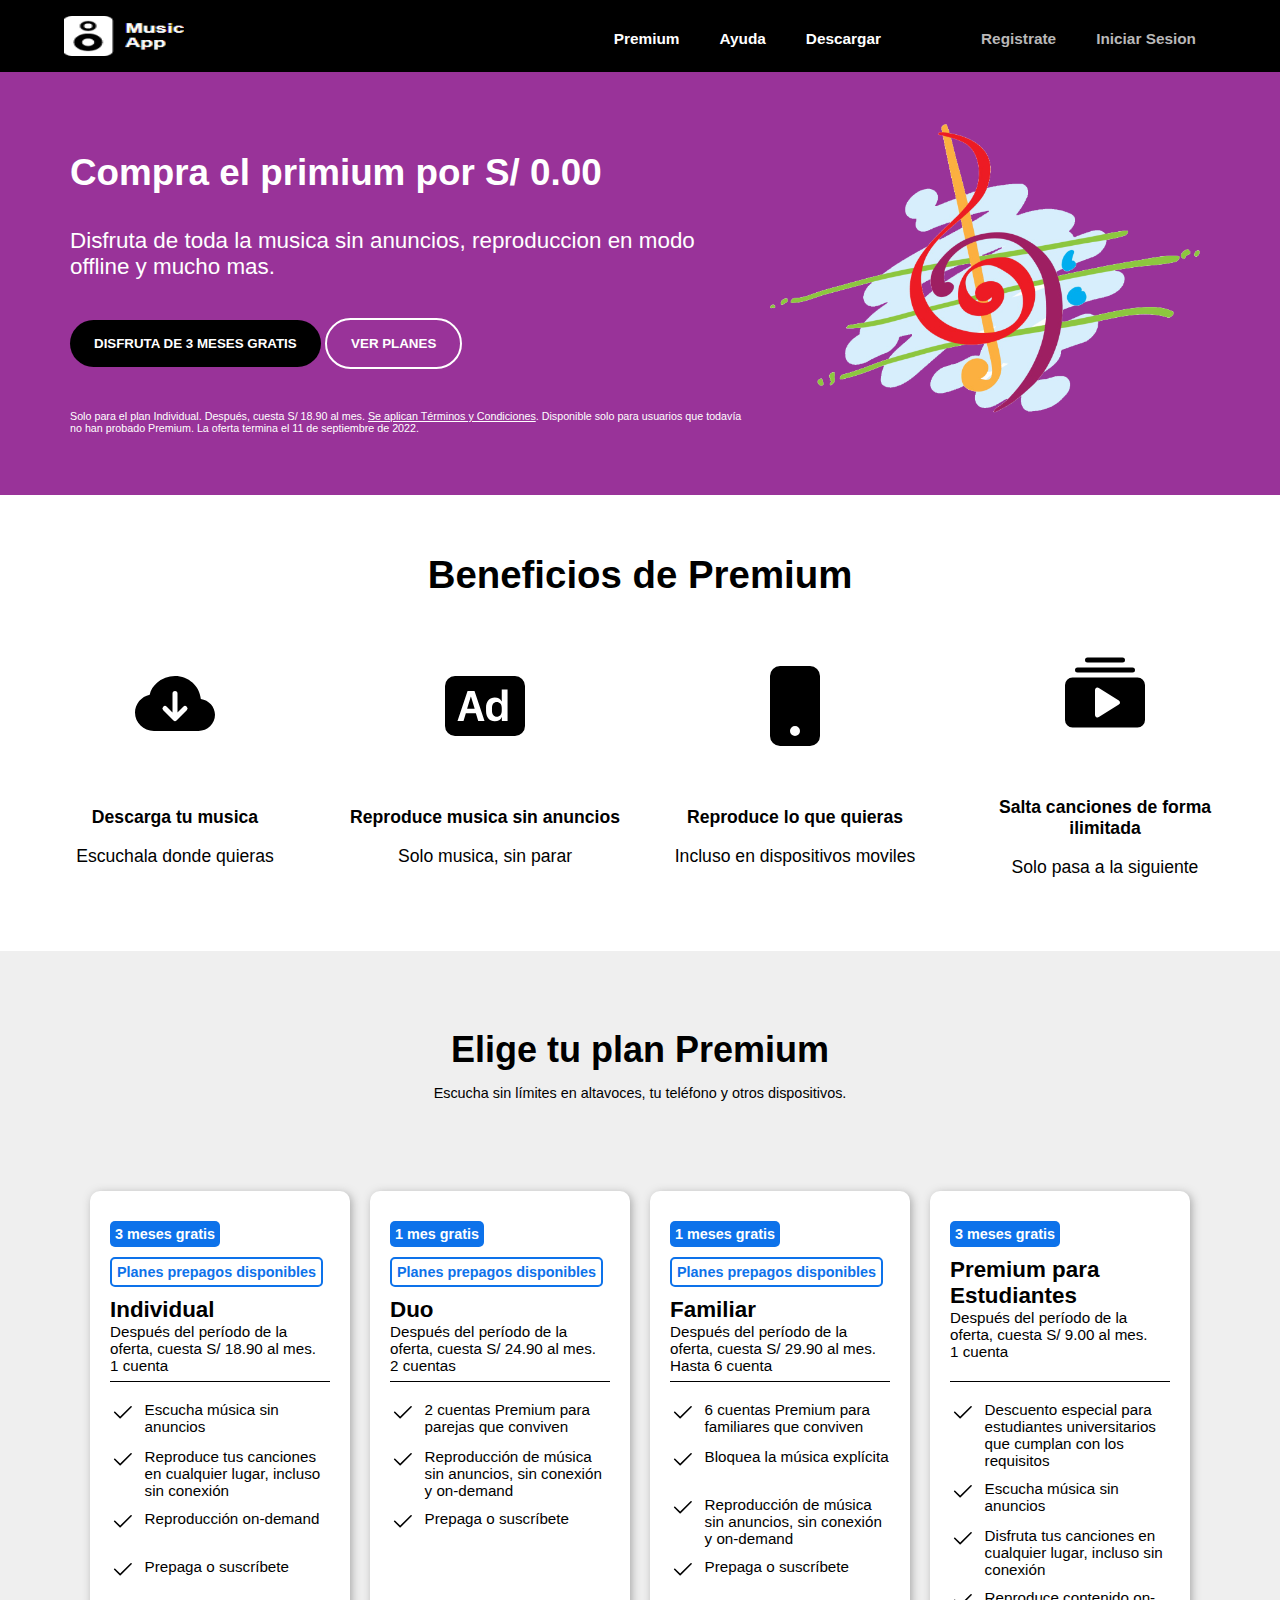
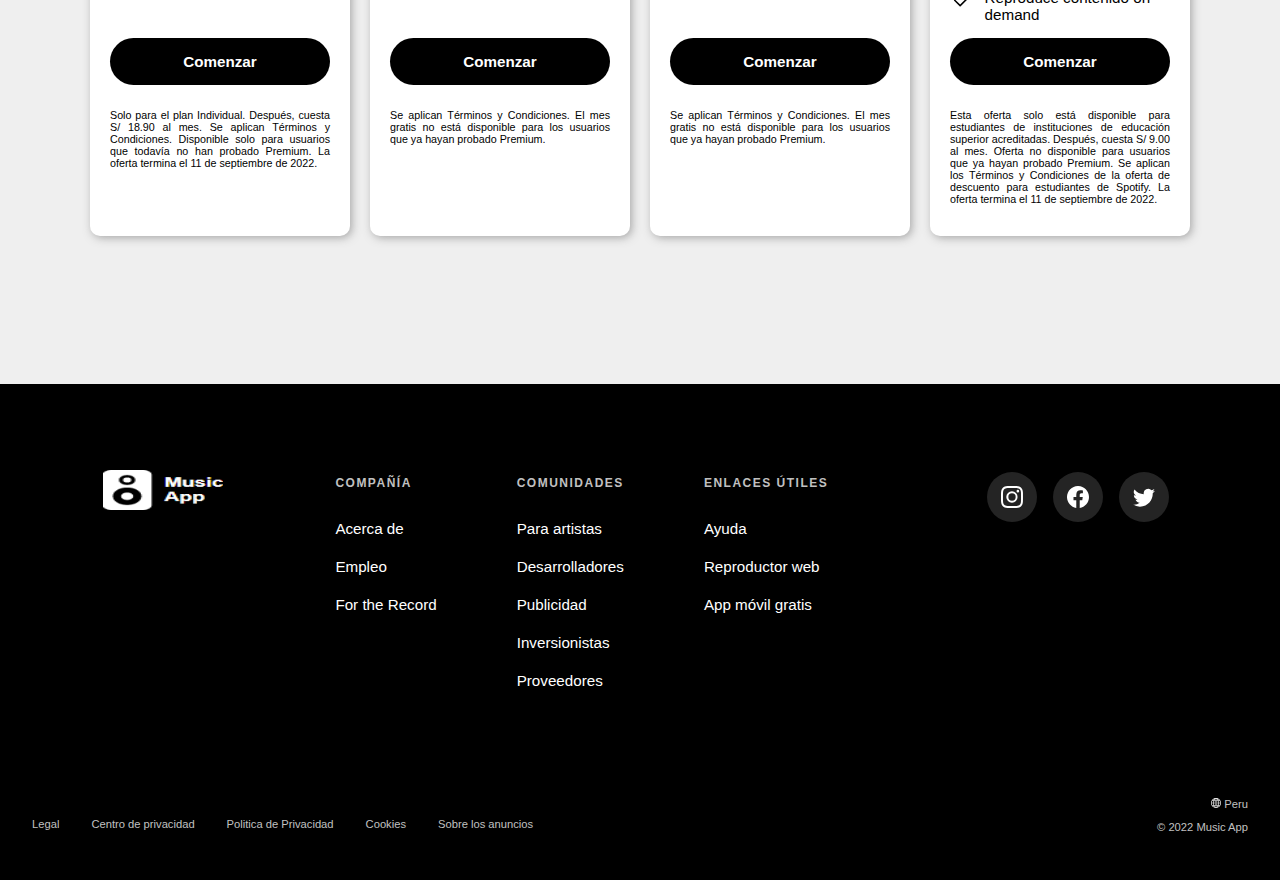
==== commit 02d7ec69: "Comenzando web responsive" ====
--- a/index.html
+++ b/index.html
@@ -41,7 +41,7 @@
         </div>
         <div class="sec02">
             <div class="img_musica">
-                <img src="./img/img_musica.jpg" alt="img_micro">
+                <img src="./img/music_img.png" alt="img_micro">
             </div>
         </div>
     </section>
@@ -51,13 +51,7 @@
             <ul class="beneficios">
                 <li>
                     <div>
-                        <svg xmlns="http://www.w3.org/2000/svg" width="80" height="100%" fill="currentColor"
-                            class="bi bi-file-music" viewBox="0 0 16 16">
-                            <path
-                                d="M10.304 3.13a1 1 0 0 1 1.196.98v1.8l-2.5.5v5.09c0 .495-.301.883-.662 1.123C7.974 12.866 7.499 13 7 13c-.5 0-.974-.134-1.338-.377-.36-.24-.662-.628-.662-1.123s.301-.883.662-1.123C6.026 10.134 6.501 10 7 10c.356 0 .7.068 1 .196V4.41a1 1 0 0 1 .804-.98l1.5-.3z" />
-                            <path
-                                d="M4 0a2 2 0 0 0-2 2v12a2 2 0 0 0 2 2h8a2 2 0 0 0 2-2V2a2 2 0 0 0-2-2H4zm0 1h8a1 1 0 0 1 1 1v12a1 1 0 0 1-1 1H4a1 1 0 0 1-1-1V2a1 1 0 0 1 1-1z" />
-                        </svg>
+                        <img src="./img/download.svg" alt="">
                     </div>
                     <div class="descripcion">
                         <p><b>Descarga tu musica</b></p>
@@ -66,11 +60,7 @@
                 </li>
                 <li>
                     <div>
-                        <svg xmlns="http://www.w3.org/2000/svg" width="80" height="100%" fill="currentColor"
-                            class="bi bi-bell-slash" viewBox="0 0 16 16">
-                            <path
-                                d="M5.164 14H15c-.299-.199-.557-.553-.78-1-.9-1.8-1.22-5.12-1.22-6 0-.264-.02-.523-.06-.776l-.938.938c.02.708.157 2.154.457 3.58.161.767.377 1.566.663 2.258H6.164l-1 1zm5.581-9.91a3.986 3.986 0 0 0-1.948-1.01L8 2.917l-.797.161A4.002 4.002 0 0 0 4 7c0 .628-.134 2.197-.459 3.742-.05.238-.105.479-.166.718l-1.653 1.653c.02-.037.04-.074.059-.113C2.679 11.2 3 7.88 3 7c0-2.42 1.72-4.44 4.005-4.901a1 1 0 1 1 1.99 0c.942.19 1.788.645 2.457 1.284l-.707.707zM10 15a2 2 0 1 1-4 0h4zm-9.375.625a.53.53 0 0 0 .75.75l14.75-14.75a.53.53 0 0 0-.75-.75L.625 15.625z" />
-                        </svg>
+                        <img src="./img/ad.svg" alt="">
                     </div>
                     <div class="descripcion">
                         <p><b>Reproduce musica sin anuncios</b></p>
@@ -79,13 +69,7 @@
                 </li>
                 <li>
                     <div>
-                        <svg xmlns="http://www.w3.org/2000/svg" width="80" height="100%" fill="currentColor"
-                            class="bi bi-phone-vibrate" viewBox="0 0 16 16">
-                            <path
-                                d="M10 3a1 1 0 0 1 1 1v8a1 1 0 0 1-1 1H6a1 1 0 0 1-1-1V4a1 1 0 0 1 1-1h4zM6 2a2 2 0 0 0-2 2v8a2 2 0 0 0 2 2h4a2 2 0 0 0 2-2V4a2 2 0 0 0-2-2H6z" />
-                            <path
-                                d="M8 12a1 1 0 1 0 0-2 1 1 0 0 0 0 2zM1.599 4.058a.5.5 0 0 1 .208.676A6.967 6.967 0 0 0 1 8c0 1.18.292 2.292.807 3.266a.5.5 0 0 1-.884.468A7.968 7.968 0 0 1 0 8c0-1.347.334-2.619.923-3.734a.5.5 0 0 1 .676-.208zm12.802 0a.5.5 0 0 1 .676.208A7.967 7.967 0 0 1 16 8a7.967 7.967 0 0 1-.923 3.734.5.5 0 0 1-.884-.468A6.967 6.967 0 0 0 15 8c0-1.18-.292-2.292-.807-3.266a.5.5 0 0 1 .208-.676zM3.057 5.534a.5.5 0 0 1 .284.648A4.986 4.986 0 0 0 3 8c0 .642.12 1.255.34 1.818a.5.5 0 1 1-.93.364A5.986 5.986 0 0 1 2 8c0-.769.145-1.505.41-2.182a.5.5 0 0 1 .647-.284zm9.886 0a.5.5 0 0 1 .648.284C13.855 6.495 14 7.231 14 8c0 .769-.145 1.505-.41 2.182a.5.5 0 0 1-.93-.364C12.88 9.255 13 8.642 13 8c0-.642-.12-1.255-.34-1.818a.5.5 0 0 1 .283-.648z" />
-                        </svg>
+                        <img src="./img/phone.svg" alt="">
                     </div>
                     <div class="descripcion">
                         <p><b>Reproduce lo que quieras</b></p>
@@ -94,13 +78,7 @@
                 </li>
                 <li>
                     <div>
-                        <svg xmlns="http://www.w3.org/2000/svg" width="80" height="100%" fill="currentColor"
-                            class="bi bi-collection-play" viewBox="0 0 16 16">
-                            <path
-                                d="M2 3a.5.5 0 0 0 .5.5h11a.5.5 0 0 0 0-1h-11A.5.5 0 0 0 2 3zm2-2a.5.5 0 0 0 .5.5h7a.5.5 0 0 0 0-1h-7A.5.5 0 0 0 4 1zm2.765 5.576A.5.5 0 0 0 6 7v5a.5.5 0 0 0 .765.424l4-2.5a.5.5 0 0 0 0-.848l-4-2.5z" />
-                            <path
-                                d="M1.5 14.5A1.5 1.5 0 0 1 0 13V6a1.5 1.5 0 0 1 1.5-1.5h13A1.5 1.5 0 0 1 16 6v7a1.5 1.5 0 0 1-1.5 1.5h-13zm13-1a.5.5 0 0 0 .5-.5V6a.5.5 0 0 0-.5-.5h-13A.5.5 0 0 0 1 6v7a.5.5 0 0 0 .5.5h13z" />
-                        </svg>
+                        <img src="./img/play.svg" alt="">
                     </div>
                     <div class="descripcion">
                         <p><b>Salta canciones de forma ilimitada</b></p>
@@ -129,33 +107,25 @@
                         <ul>
                             <li>
                                 <div class="list-beneficios">
-                                    <svg xmlns="http://www.w3.org/2000/svg" width="25" height="30" fill="currentColor" class="bi bi-check2" viewBox="0 0 16 16">
-                                        <path d="M13.854 3.646a.5.5 0 0 1 0 .708l-7 7a.5.5 0 0 1-.708 0l-3.5-3.5a.5.5 0 1 1 .708-.708L6.5 10.293l6.646-6.647a.5.5 0 0 1 .708 0z"/>
-                                    </svg>
+                                    <img src="./img/check2.svg" alt="">
                                 </div>
                                 <div class="list-beneficios text">Escucha música sin anuncios</div>
                             </li>
                             <li>
                                 <div class="list-beneficios">
-                                    <svg xmlns="http://www.w3.org/2000/svg" width="25" height="30" fill="currentColor" class="bi bi-check2" viewBox="0 0 16 16">
-                                        <path d="M13.854 3.646a.5.5 0 0 1 0 .708l-7 7a.5.5 0 0 1-.708 0l-3.5-3.5a.5.5 0 1 1 .708-.708L6.5 10.293l6.646-6.647a.5.5 0 0 1 .708 0z"/>
-                                    </svg>
+                                    <img src="./img/check2.svg" alt="">
                                 </div>
                                 <div class="list-beneficios text">Reproduce tus canciones en cualquier lugar, incluso sin conexión</div>
                             </li>
                             <li>
                                 <div class="list-beneficios">
-                                    <svg xmlns="http://www.w3.org/2000/svg" width="25" height="30" fill="currentColor" class="bi bi-check2" viewBox="0 0 16 16">
-                                        <path d="M13.854 3.646a.5.5 0 0 1 0 .708l-7 7a.5.5 0 0 1-.708 0l-3.5-3.5a.5.5 0 1 1 .708-.708L6.5 10.293l6.646-6.647a.5.5 0 0 1 .708 0z"/>
-                                    </svg>
+                                    <img src="./img/check2.svg" alt="">
                                 </div>
                                 <div class="list-beneficios text">Reproducción on-demand</div>
                             </li>
                             <li>
                                 <div class="list-beneficios">
-                                    <svg xmlns="http://www.w3.org/2000/svg" width="25" height="30" fill="currentColor" class="bi bi-check2" viewBox="0 0 16 16">
-                                        <path d="M13.854 3.646a.5.5 0 0 1 0 .708l-7 7a.5.5 0 0 1-.708 0l-3.5-3.5a.5.5 0 1 1 .708-.708L6.5 10.293l6.646-6.647a.5.5 0 0 1 .708 0z"/>
-                                    </svg>
+                                    <img src="./img/check2.svg" alt="">
                                 </div>
                                 <div class="list-beneficios text">Prepaga o suscríbete</div>
                             </li>
@@ -186,25 +156,19 @@
                         <ul>
                             <li>
                                 <div class="list-beneficios">
-                                    <svg xmlns="http://www.w3.org/2000/svg" width="25" height="30" fill="currentColor" class="bi bi-check2" viewBox="0 0 16 16">
-                                        <path d="M13.854 3.646a.5.5 0 0 1 0 .708l-7 7a.5.5 0 0 1-.708 0l-3.5-3.5a.5.5 0 1 1 .708-.708L6.5 10.293l6.646-6.647a.5.5 0 0 1 .708 0z"/>
-                                    </svg>
+                                    <img src="./img/check2.svg" alt="">
                                 </div>
                                 <div class="list-beneficios text">2 cuentas Premium para parejas que conviven</div>
                             </li>
                             <li>
                                 <div class="list-beneficios">
-                                    <svg xmlns="http://www.w3.org/2000/svg" width="25" height="30" fill="currentColor" class="bi bi-check2" viewBox="0 0 16 16">
-                                        <path d="M13.854 3.646a.5.5 0 0 1 0 .708l-7 7a.5.5 0 0 1-.708 0l-3.5-3.5a.5.5 0 1 1 .708-.708L6.5 10.293l6.646-6.647a.5.5 0 0 1 .708 0z"/>
-                                    </svg>
+                                    <img src="./img/check2.svg" alt="">
                                 </div>
                                 <div class="list-beneficios text">Reproducción de música sin anuncios, sin conexión y on-demand</div>
                             </li>
                             <li>
                                 <div class="list-beneficios">
-                                    <svg xmlns="http://www.w3.org/2000/svg" width="25" height="30" fill="currentColor" class="bi bi-check2" viewBox="0 0 16 16">
-                                        <path d="M13.854 3.646a.5.5 0 0 1 0 .708l-7 7a.5.5 0 0 1-.708 0l-3.5-3.5a.5.5 0 1 1 .708-.708L6.5 10.293l6.646-6.647a.5.5 0 0 1 .708 0z"/>
-                                    </svg>
+                                    <img src="./img/check2.svg" alt="">
                                 </div>
                                 <div class="list-beneficios text">Prepaga o suscríbete</div>
                             </li>
@@ -234,33 +198,25 @@
                         <ul>
                             <li>
                                 <div class="list-beneficios">
-                                    <svg xmlns="http://www.w3.org/2000/svg" width="25" height="30" fill="currentColor" class="bi bi-check2" viewBox="0 0 16 16">
-                                        <path d="M13.854 3.646a.5.5 0 0 1 0 .708l-7 7a.5.5 0 0 1-.708 0l-3.5-3.5a.5.5 0 1 1 .708-.708L6.5 10.293l6.646-6.647a.5.5 0 0 1 .708 0z"/>
-                                    </svg>
+                                    <img src="./img/check2.svg" alt="">
                                 </div>
                                 <div class="list-beneficios text">6 cuentas Premium para familiares que conviven</div>
                             </li>
                             <li>
                                 <div class="list-beneficios">
-                                    <svg xmlns="http://www.w3.org/2000/svg" width="25" height="30" fill="currentColor" class="bi bi-check2" viewBox="0 0 16 16">
-                                        <path d="M13.854 3.646a.5.5 0 0 1 0 .708l-7 7a.5.5 0 0 1-.708 0l-3.5-3.5a.5.5 0 1 1 .708-.708L6.5 10.293l6.646-6.647a.5.5 0 0 1 .708 0z"/>
-                                    </svg>
+                                    <img src="./img/check2.svg" alt="">
                                 </div>
                                 <div class="list-beneficios text">Bloquea la música explícita</div>
                             </li>
                             <li>
                                 <div class="list-beneficios">
-                                    <svg xmlns="http://www.w3.org/2000/svg" width="25" height="30" fill="currentColor" class="bi bi-check2" viewBox="0 0 16 16">
-                                        <path d="M13.854 3.646a.5.5 0 0 1 0 .708l-7 7a.5.5 0 0 1-.708 0l-3.5-3.5a.5.5 0 1 1 .708-.708L6.5 10.293l6.646-6.647a.5.5 0 0 1 .708 0z"/>
-                                    </svg>
+                                    <img src="./img/check2.svg" alt="">
                                 </div>
                                 <div class="list-beneficios text">Reproducción de música sin anuncios, sin conexión y on-demand</div>
                             </li>
                             <li>
                                 <div class="list-beneficios">
-                                    <svg xmlns="http://www.w3.org/2000/svg" width="25" height="30" fill="currentColor" class="bi bi-check2" viewBox="0 0 16 16">
-                                        <path d="M13.854 3.646a.5.5 0 0 1 0 .708l-7 7a.5.5 0 0 1-.708 0l-3.5-3.5a.5.5 0 1 1 .708-.708L6.5 10.293l6.646-6.647a.5.5 0 0 1 .708 0z"/>
-                                    </svg>
+                                    <img src="./img/check2.svg" alt="">
                                 </div>
                                 <div class="list-beneficios text">Prepaga o suscríbete</div>
                             </li>
@@ -289,34 +245,26 @@
                         <ul>
                             <li>
                                 <div class="list-beneficios">
-                                    <svg xmlns="http://www.w3.org/2000/svg" width="25" height="30" fill="currentColor" class="bi bi-check2" viewBox="0 0 16 16">
-                                        <path d="M13.854 3.646a.5.5 0 0 1 0 .708l-7 7a.5.5 0 0 1-.708 0l-3.5-3.5a.5.5 0 1 1 .708-.708L6.5 10.293l6.646-6.647a.5.5 0 0 1 .708 0z"/>
-                                    </svg>
+                                    <img src="./img/check2.svg" alt="">
                                 </div>
                                 <div class="list-beneficios text">Descuento especial para estudiantes universitarios que cumplan con los requisitos
                                 </div>
                             </li>
                             <li>
                                 <div class="list-beneficios">
-                                    <svg xmlns="http://www.w3.org/2000/svg" width="25" height="30" fill="currentColor" class="bi bi-check2" viewBox="0 0 16 16">
-                                        <path d="M13.854 3.646a.5.5 0 0 1 0 .708l-7 7a.5.5 0 0 1-.708 0l-3.5-3.5a.5.5 0 1 1 .708-.708L6.5 10.293l6.646-6.647a.5.5 0 0 1 .708 0z"/>
-                                    </svg>
+                                    <img src="./img/check2.svg" alt="">
                                 </div>
                                 <div class="list-beneficios text">Escucha música sin anuncios</div>
                             </li>
                             <li>
                                 <div class="list-beneficios">
-                                    <svg xmlns="http://www.w3.org/2000/svg" width="25" height="30" fill="currentColor" class="bi bi-check2" viewBox="0 0 16 16">
-                                        <path d="M13.854 3.646a.5.5 0 0 1 0 .708l-7 7a.5.5 0 0 1-.708 0l-3.5-3.5a.5.5 0 1 1 .708-.708L6.5 10.293l6.646-6.647a.5.5 0 0 1 .708 0z"/>
-                                    </svg>
+                                    <img src="./img/check2.svg" alt="">
                                 </div>
                                 <div class="list-beneficios text">Disfruta tus canciones en cualquier lugar, incluso sin conexión</div>
                             </li>
                             <li>
                                 <div class="list-beneficios">
-                                    <svg xmlns="http://www.w3.org/2000/svg" width="25" height="30" fill="currentColor" class="bi bi-check2" viewBox="0 0 16 16">
-                                        <path d="M13.854 3.646a.5.5 0 0 1 0 .708l-7 7a.5.5 0 0 1-.708 0l-3.5-3.5a.5.5 0 1 1 .708-.708L6.5 10.293l6.646-6.647a.5.5 0 0 1 .708 0z"/>
-                                    </svg>
+                                    <img src="./img/check2.svg" alt="">
                                 </div>
                                 <div class="list-beneficios text">Reproduce contenido on-demand</div>
                             </li>
@@ -366,14 +314,32 @@
             </div>
             <div>
                 <ul class="redes_sociales">
-                    <li><a href=""><img src="./img/instagram.svg" alt=""></a></li>
-                    <li><a href=""><img src="./img/facebook.svg" alt=""></a></li>
-                    <li><a href=""><img src="./img/twitter.svg" alt=""></a></li>
+                    <li>
+                        <a href="">
+                            <svg xmlns="http://www.w3.org/2000/svg" width="22" height="22" fill="white" class="bi bi-instagram" viewBox="0 0 16 16">
+                                <path d="M8 0C5.829 0 5.556.01 4.703.048 3.85.088 3.269.222 2.76.42a3.917 3.917 0 0 0-1.417.923A3.927 3.927 0 0 0 .42 2.76C.222 3.268.087 3.85.048 4.7.01 5.555 0 5.827 0 8.001c0 2.172.01 2.444.048 3.297.04.852.174 1.433.372 1.942.205.526.478.972.923 1.417.444.445.89.719 1.416.923.51.198 1.09.333 1.942.372C5.555 15.99 5.827 16 8 16s2.444-.01 3.298-.048c.851-.04 1.434-.174 1.943-.372a3.916 3.916 0 0 0 1.416-.923c.445-.445.718-.891.923-1.417.197-.509.332-1.09.372-1.942C15.99 10.445 16 10.173 16 8s-.01-2.445-.048-3.299c-.04-.851-.175-1.433-.372-1.941a3.926 3.926 0 0 0-.923-1.417A3.911 3.911 0 0 0 13.24.42c-.51-.198-1.092-.333-1.943-.372C10.443.01 10.172 0 7.998 0h.003zm-.717 1.442h.718c2.136 0 2.389.007 3.232.046.78.035 1.204.166 1.486.275.373.145.64.319.92.599.28.28.453.546.598.92.11.281.24.705.275 1.485.039.843.047 1.096.047 3.231s-.008 2.389-.047 3.232c-.035.78-.166 1.203-.275 1.485a2.47 2.47 0 0 1-.599.919c-.28.28-.546.453-.92.598-.28.11-.704.24-1.485.276-.843.038-1.096.047-3.232.047s-2.39-.009-3.233-.047c-.78-.036-1.203-.166-1.485-.276a2.478 2.478 0 0 1-.92-.598 2.48 2.48 0 0 1-.6-.92c-.109-.281-.24-.705-.275-1.485-.038-.843-.046-1.096-.046-3.233 0-2.136.008-2.388.046-3.231.036-.78.166-1.204.276-1.486.145-.373.319-.64.599-.92.28-.28.546-.453.92-.598.282-.11.705-.24 1.485-.276.738-.034 1.024-.044 2.515-.045v.002zm4.988 1.328a.96.96 0 1 0 0 1.92.96.96 0 0 0 0-1.92zm-4.27 1.122a4.109 4.109 0 1 0 0 8.217 4.109 4.109 0 0 0 0-8.217zm0 1.441a2.667 2.667 0 1 1 0 5.334 2.667 2.667 0 0 1 0-5.334z"/>
+                            </svg>
+                        </a>
+                    </li>
+                    <li>
+                        <a href="">
+                            <svg xmlns="http://www.w3.org/2000/svg" width="22" height="22" fill="white" class="bi bi-facebook" viewBox="0 0 16 16">
+                                <path d="M16 8.049c0-4.446-3.582-8.05-8-8.05C3.58 0-.002 3.603-.002 8.05c0 4.017 2.926 7.347 6.75 7.951v-5.625h-2.03V8.05H6.75V6.275c0-2.017 1.195-3.131 3.022-3.131.876 0 1.791.157 1.791.157v1.98h-1.009c-.993 0-1.303.621-1.303 1.258v1.51h2.218l-.354 2.326H9.25V16c3.824-.604 6.75-3.934 6.75-7.951z"/>
+                            </svg>
+                        </a>
+                    </li>
+                    <li>
+                        <a href="">
+                            <svg xmlns="http://www.w3.org/2000/svg" width="22" height="22" fill="white" class="bi bi-twitter" viewBox="0 0 16 16">
+                                <path d="M5.026 15c6.038 0 9.341-5.003 9.341-9.334 0-.14 0-.282-.006-.422A6.685 6.685 0 0 0 16 3.542a6.658 6.658 0 0 1-1.889.518 3.301 3.301 0 0 0 1.447-1.817 6.533 6.533 0 0 1-2.087.793A3.286 3.286 0 0 0 7.875 6.03a9.325 9.325 0 0 1-6.767-3.429 3.289 3.289 0 0 0 1.018 4.382A3.323 3.323 0 0 1 .64 6.575v.045a3.288 3.288 0 0 0 2.632 3.218 3.203 3.203 0 0 1-.865.115 3.23 3.23 0 0 1-.614-.057 3.283 3.283 0 0 0 3.067 2.277A6.588 6.588 0 0 1 .78 13.58a6.32 6.32 0 0 1-.78-.045A9.344 9.344 0 0 0 5.026 15z"/>
+                            </svg>
+                        </a>
+                    </li>
                 </ul>
             </div>
         </section>
         <section class="sec-foot2">
-            <div class="informacion_legal">
+            <div class="info_legal">
                 <ul>
                     <li><a href="">Legal</a></li>
                     <li><a href="">Centro de privacidad</a></li>
@@ -382,9 +348,11 @@
                     <li><a href="">Sobre los anuncios</a></li>
                 </ul>
             </div>
-            <div>
+            <div class="info_ubi">
                 <div class="ubicacion">
-                    <img src="./img/planeta.svg" alt=""> Peru
+                    <svg xmlns="http://www.w3.org/2000/svg" width="10" height="10" fill="white" class="bi bi-globe2" viewBox="0 0 16 16">
+                        <path d="M0 8a8 8 0 1 1 16 0A8 8 0 0 1 0 8zm7.5-6.923c-.67.204-1.335.82-1.887 1.855-.143.268-.276.56-.395.872.705.157 1.472.257 2.282.287V1.077zM4.249 3.539c.142-.384.304-.744.481-1.078a6.7 6.7 0 0 1 .597-.933A7.01 7.01 0 0 0 3.051 3.05c.362.184.763.349 1.198.49zM3.509 7.5c.036-1.07.188-2.087.436-3.008a9.124 9.124 0 0 1-1.565-.667A6.964 6.964 0 0 0 1.018 7.5h2.49zm1.4-2.741a12.344 12.344 0 0 0-.4 2.741H7.5V5.091c-.91-.03-1.783-.145-2.591-.332zM8.5 5.09V7.5h2.99a12.342 12.342 0 0 0-.399-2.741c-.808.187-1.681.301-2.591.332zM4.51 8.5c.035.987.176 1.914.399 2.741A13.612 13.612 0 0 1 7.5 10.91V8.5H4.51zm3.99 0v2.409c.91.03 1.783.145 2.591.332.223-.827.364-1.754.4-2.741H8.5zm-3.282 3.696c.12.312.252.604.395.872.552 1.035 1.218 1.65 1.887 1.855V11.91c-.81.03-1.577.13-2.282.287zm.11 2.276a6.696 6.696 0 0 1-.598-.933 8.853 8.853 0 0 1-.481-1.079 8.38 8.38 0 0 0-1.198.49 7.01 7.01 0 0 0 2.276 1.522zm-1.383-2.964A13.36 13.36 0 0 1 3.508 8.5h-2.49a6.963 6.963 0 0 0 1.362 3.675c.47-.258.995-.482 1.565-.667zm6.728 2.964a7.009 7.009 0 0 0 2.275-1.521 8.376 8.376 0 0 0-1.197-.49 8.853 8.853 0 0 1-.481 1.078 6.688 6.688 0 0 1-.597.933zM8.5 11.909v3.014c.67-.204 1.335-.82 1.887-1.855.143-.268.276-.56.395-.872A12.63 12.63 0 0 0 8.5 11.91zm3.555-.401c.57.185 1.095.409 1.565.667A6.963 6.963 0 0 0 14.982 8.5h-2.49a13.36 13.36 0 0 1-.437 3.008zM14.982 7.5a6.963 6.963 0 0 0-1.362-3.675c-.47.258-.995.482-1.565.667.248.92.4 1.938.437 3.008h2.49zM11.27 2.461c.177.334.339.694.482 1.078a8.368 8.368 0 0 0 1.196-.49 7.01 7.01 0 0 0-2.275-1.52c.218.283.418.597.597.932zm-.488 1.343a7.765 7.765 0 0 0-.395-.872C9.835 1.897 9.17 1.282 8.5 1.077V4.09c.81-.03 1.577-.13 2.282-.287z"/>
+                    </svg> Peru
                 </div>
                 <div>
                     <p>© 2022 Music App</p>
--- a/css/index.css
+++ b/css/index.css
@@ -15,16 +15,16 @@
     display: flex;
     flex-direction: row;
     justify-content: space-between;
-    padding: 10px 5%;
+    padding: 10px 5% 8px;
 }
 .logo{
     width: 10%;
     height: 100%;
-    margin-top: 0.2rem;
 }
 .logo img{
-    width: 100%;
-    height: 100%;
+    width: 120px;
+    height: 40px;
+    margin-top: 6px;
 }
 .desplegable{
     display: flex;
@@ -84,14 +84,8 @@
 a{
     color: white;
 }
-.img_musica{
-    width: 90%;
-    height: 400px;
-    margin: 0 0 0 40px;
-}
 .img_musica img{
     width: 100%;
-    height: 100%;
 }
 .caja-btns{
     padding: 20px 0 30px 0;
@@ -225,7 +219,7 @@
     display: flex;
     margin: 0.5rem 0;
 }
-.list-beneficios svg{
+.list-beneficios img{
     vertical-align: super;
     margin-right: 0.6rem;
 }
@@ -253,22 +247,40 @@
 /*----------------------------------------------------------------------------------------------------------*/
 footer{
     background-color: black;
-    padding: 4rem 2rem;
+    padding: 5rem 2rem 2rem;
 }
 .sec-foot1{
     display: flex;
     flex-direction: row;
     justify-content: space-evenly;
+    margin-bottom: 3rem;
 }
 .links{
     display: flex;
     flex-direction: row;
+
+}
+dl{
+    margin: 40px;
+    margin-top: 12px;
 }
 dt{
-    color: white;
+    color: silver;
+    margin-bottom: 30px;
+    font-weight: 700;
+    font-size: 0.75rem;
+    letter-spacing: 1.5px;
 }
 dd{
     margin: 0;
+    margin-bottom: 20px;
+}
+dd a{
+    text-decoration: none;
+    font-size: 0.95rem;
+}
+dd a:hover{
+    color: #1ed760;
 }
 .redes_sociales{
     margin: 0;
@@ -291,8 +303,41 @@
     justify-content: center;
     align-items: center;
 }
+.sec-foot2{
+    display: flex;
+    flex-direction: row;
+    justify-content: space-between;
+}
+.info_legal ul{
+    display: flex;
+    flex-direction: row;
+    padding: 0;
+}
+.info_legal ul a{
+    font-size: 0.7rem;
+    font-weight: 200;
+    margin: 0 2rem 0 0;
+    color: silver;
+}
+.info_legal ul a:hover{
+    color: #1ed760;
+}
+.info_ubi{
+    text-align: right;
+}
 .ubicacion{
-    color: white;
+    color: silver;
+    font-size: 0.7rem;
+}
+.ubicacion:hover{
+    color: #1ed760;
+}
+.info_ubi:nth-child(2) p{
+    color: silver;
+    font-size: 0.7rem;
+}
+svg:hover{
+    fill: #1ed760;
 }
 /*----------------------------------------------------------------------------------------------------------*/
 @media (max-width: 1050px){
@@ -308,8 +353,8 @@
         width: 100%;
     }
     .img_musica{
-        width: 50%;
-        margin: 20px auto;
+        width: 80%;
+        margin: auto;
     }
     .div-planes{
         flex-direction: column;
@@ -318,4 +363,14 @@
     .plan{
         width: 47%;
     }
+}
+@media (max-width: 630px){
+    .seccion1{
+        padding-left: 1rem;
+        padding-right: 1rem;
+    }
+    .img_musica{
+        width: 100%;
+        margin: 0;
+    }
 }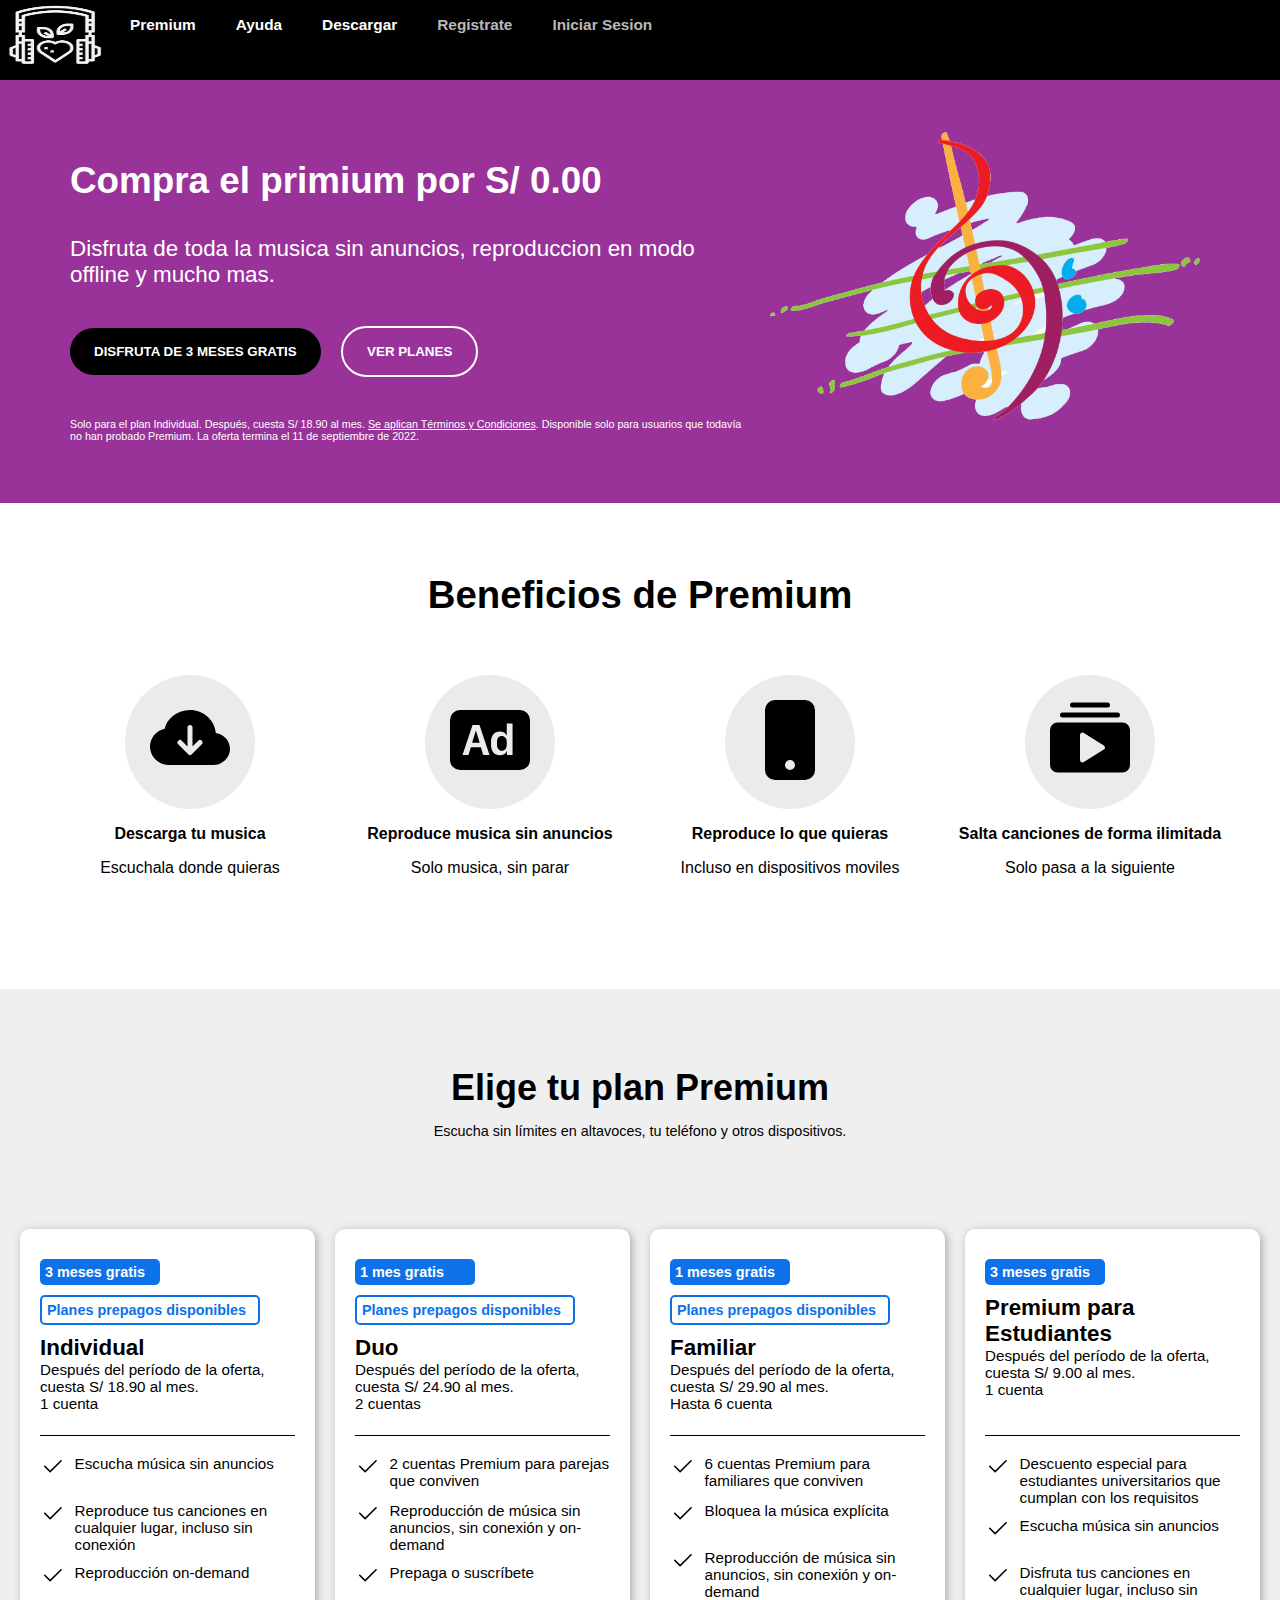
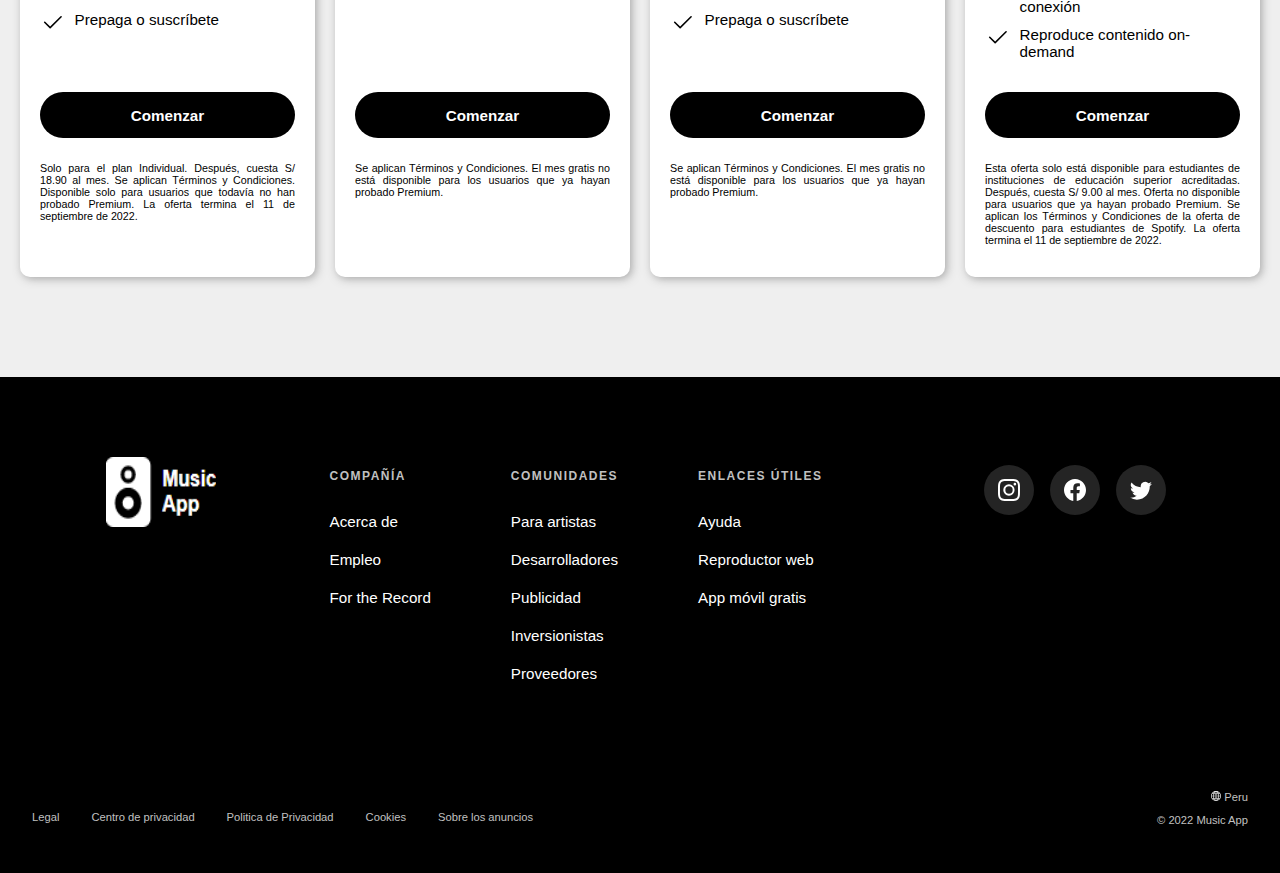
==== commit 9f3efc21: "Web responsive II" ====
--- a/index.html
+++ b/index.html
@@ -12,7 +12,7 @@
 <body>
     <nav class="navbar">
         <div class="logo">
-            <img src="./img/logo.png" alt="Logo">
+            <img src="./img/logo2.png" alt="Logo">
         </div>
         <div class="desplegable">
             <ul class="opciones">
@@ -50,7 +50,7 @@
             <h3>Beneficios de Premium</h3>
             <ul class="beneficios">
                 <li>
-                    <div>
+                    <div class="logo-ben">
                         <img src="./img/download.svg" alt="">
                     </div>
                     <div class="descripcion">
@@ -59,7 +59,7 @@
                     </div>
                 </li>
                 <li>
-                    <div>
+                    <div class="logo-ben">
                         <img src="./img/ad.svg" alt="">
                     </div>
                     <div class="descripcion">
@@ -68,7 +68,7 @@
                     </div>
                 </li>
                 <li>
-                    <div>
+                    <div class="logo-ben">
                         <img src="./img/phone.svg" alt="">
                     </div>
                     <div class="descripcion">
@@ -77,7 +77,7 @@
                     </div>
                 </li>
                 <li>
-                    <div>
+                    <div class="logo-ben">
                         <img src="./img/play.svg" alt="">
                     </div>
                     <div class="descripcion">
@@ -133,7 +133,7 @@
                     </div>
                     <div>
                         <div class="comenzar">
-                            <a>Comenzar</a>
+                            <span>Comenzar</span>
                         </div>
                     </div>
                     <div class="term-cond">
@@ -176,7 +176,7 @@
                     </div>
                     <div>
                         <div class="comenzar">
-                            <a>Comenzar</a>
+                            <span>Comenzar</span>
                         </div>
                     </div>
                     <div class="term-cond">
@@ -224,7 +224,7 @@
                     </div>
                     <div>
                         <div class="comenzar">
-                            <a>Comenzar</a>
+                            <span>Comenzar</span>
                         </div>
                     </div>
                     <div class="term-cond">
@@ -272,7 +272,7 @@
                     </div>
                     <div>
                         <div class="comenzar"> 
-                            <a>Comenzar</a>
+                            <span>Comenzar</span>
                         </div>
                     </div>
                     <div class="term-cond">
--- a/css/index.css
+++ b/css/index.css
@@ -12,29 +12,27 @@
 }
 .navbar{
     background-color: black;
-    display: flex;
-    flex-direction: row;
-    justify-content: space-between;
-    padding: 10px 5% 8px;
+    height: 80px;
+    display: flex;
+    flex-direction: row;
+    width: 100%;
 }
 .logo{
-    width: 10%;
-    height: 100%;
+
 }
 .logo img{
-    width: 120px;
-    height: 40px;
-    margin-top: 6px;
+    width: 110px;
+    height: 70px;
 }
 .desplegable{
     display: flex;
     flex-direction: row;
+    text-align: right;
 }
 .opciones, .registrar{
-    display: flex;
-    flex-direction: row;
-    margin-top: 20px;
-    padding-left: 60px;
+    padding: 0;
+    display: flex;
+    flex-direction: row;
 }
 li{
     list-style: none;
@@ -86,9 +84,11 @@
 }
 .img_musica img{
     width: 100%;
+    max-width: 500px;
 }
 .caja-btns{
     padding: 20px 0 30px 0;
+    width: 100%;
 }
 .btn1{
     color: white;
@@ -97,6 +97,7 @@
     border-radius: 2rem;
     padding: 1rem 1.5rem;
     font-weight: 800;
+    margin-right: 1rem;
 }
 .btn2{
     color: white;
@@ -108,11 +109,12 @@
 }
 /*----------------------------------------------------------------------------------------------------------*/
 .seccion2{
-    padding: 20px;
+    padding: 60px 40px;
 }
 h3{
     text-align: center;
     font-size: 2.4rem;
+    margin-top: 10px;
 }
 .beneficios{
     display: flex;
@@ -125,14 +127,22 @@
     flex-direction: column;
     justify-content: center;
     align-items: center;
-    margin: 0 auto;
-}
-.beneficios li div{
-    padding: 20px;
+    margin: 20px auto;
+}
+.logo-ben{
+    background-color: rgb(235, 235, 235);
+    padding: 25px;
+    border-radius: 50%;
+    text-align: center;
+}
+.beneficios li .logo-ben img{
+    width: 100%;
+    max-width: 80px;
+    max-height: 80px;
 }
 .descripcion p{
     color: black;
-    font-size: 1.1rem;
+    font-size: 1rem;
     text-align: center;
 }
 /*----------------------------------------------------------------------------------------------------------*/
@@ -148,7 +158,7 @@
     margin-bottom: 0;
 }
 .cont-planes{
-    padding-bottom: 8rem;
+    padding-bottom: 5rem;
 }
 .cont-planes p:nth-child(2){
     color: black;
@@ -156,7 +166,7 @@
     font-size: 0.9rem;
 }
 .div-planes{
-    padding: 0 70px;
+    padding: 0;
     display: flex;
     margin-top: 5rem;
 }
@@ -172,7 +182,9 @@
     display: flex;
     flex-direction: column;
     border-bottom: 1px solid black;
-    height: 170px;
+    height: auto;
+    min-height: 170px;
+    padding-bottom: 1rem;
 }
 .par01-plan ul{
     padding: 0;
@@ -187,11 +199,13 @@
 }
 .li01{
     background-color: rgb(13, 114, 234); 
-    width: max-content;
+    width: 100%;
+    max-width: 110px;
 }
 .li02{
     background-color: white;
-    width: max-content;
+    width: 100%;
+    max-width: 206px;
     border: 2px solid rgb(13, 114, 234);
 }
 .sp01{
@@ -210,7 +224,8 @@
     font-size: 0.95rem;
 }
 .par02-plan{
-    height: 15rem;
+    height: auto;
+    min-height: 15rem;
 }
 .par02-plan ul{
     padding: 0;
@@ -234,10 +249,13 @@
     text-align: center;
     border-radius: 1.5rem;
     padding: 0.9rem;
-}
-.comenzar a{
+    display: flex;
+    justify-content: center;
+}
+.comenzar span{
     font-size: 0.95rem;
     font-weight: 600;
+    color: white;
 }
 .term-cond p{
     color: black;
@@ -346,6 +364,12 @@
         padding-top: 0;
         height: auto;
     }
+    h1{
+        font-size: 2rem;
+    }
+    h2{
+        font-size: 1.2rem;
+    }
     .sec01{
         width: 100%;
     }
@@ -353,15 +377,47 @@
         width: 100%;
     }
     .img_musica{
-        width: 80%;
-        margin: auto;
+        width: 100%;
+        text-align: center;
+    }
+    .beneficios{
+        flex-wrap: wrap;
+        margin-top: 2rem;
+    }
+    .beneficios li{
+        width: 50%;
+    }
+    h4{
+        font-size: 2rem;
     }
     .div-planes{
         flex-direction: column;
         align-items: center;
     }  
     .plan{
-        width: 47%;
+        width: 100%;
+        max-width: 400px;
+        margin: auto;
+        box-sizing: border-box;
+        margin-bottom: 1rem;
+    }
+}
+@media (max-width: 1000px){
+    .sec-foot1{
+        flex-direction: column;
+        margin-bottom: 1rem;
+    }
+    .sec-foot1 div{
+        margin-bottom: 2rem;
+    }
+    .links dl{
+        flex-grow: 1;
+    }
+}
+@media (max-width: 750px){
+    .seccion1{
+        padding-left: 1.5rem;
+        padding-right: 1.5rem;
     }
 }
 @media (max-width: 630px){
@@ -369,8 +425,60 @@
         padding-left: 1rem;
         padding-right: 1rem;
     }
+    .btn1,.btn2{
+        width: 100%;
+        margin-bottom: 0.8rem;
+    }
+    .seccion2{
+        padding: 60px 20px;
+    }
+    .beneficios{
+        flex-direction: column;
+    }
+    .beneficios li{
+        flex-direction: row;
+        width: 100%;
+        justify-content: flex-start;
+        margin: 10px;
+    }
+    .logo-ben{
+        flex-grow: 0;
+        padding: 15px;
+    }
+    .descripcion{
+        padding: 20px;
+        flex-grow: 6;
+    }
+    .descripcion p{
+        text-align: left;
+    }
+    .links{
+        flex-direction: column;
+    }
+}
+@media (max-width: 250px){
+    .seccion2{
+        padding: 60px 8px;
+    }
+    .descripcion p{
+        margin: 2px 0;
+    }
+}
+@media (max-width: 200px){
+    .seccion1{
+        padding-left: 0.5rem;
+        padding-right: 0.5rem;
+    }
+    h1{
+        font-size: 1.4rem;
+    }
     .img_musica{
         width: 100%;
-        margin: 0;
+    }
+    .seccion2{
+        padding: 60px 1px;
+    }
+    .logo-ben{
+        display: none;
     }
 }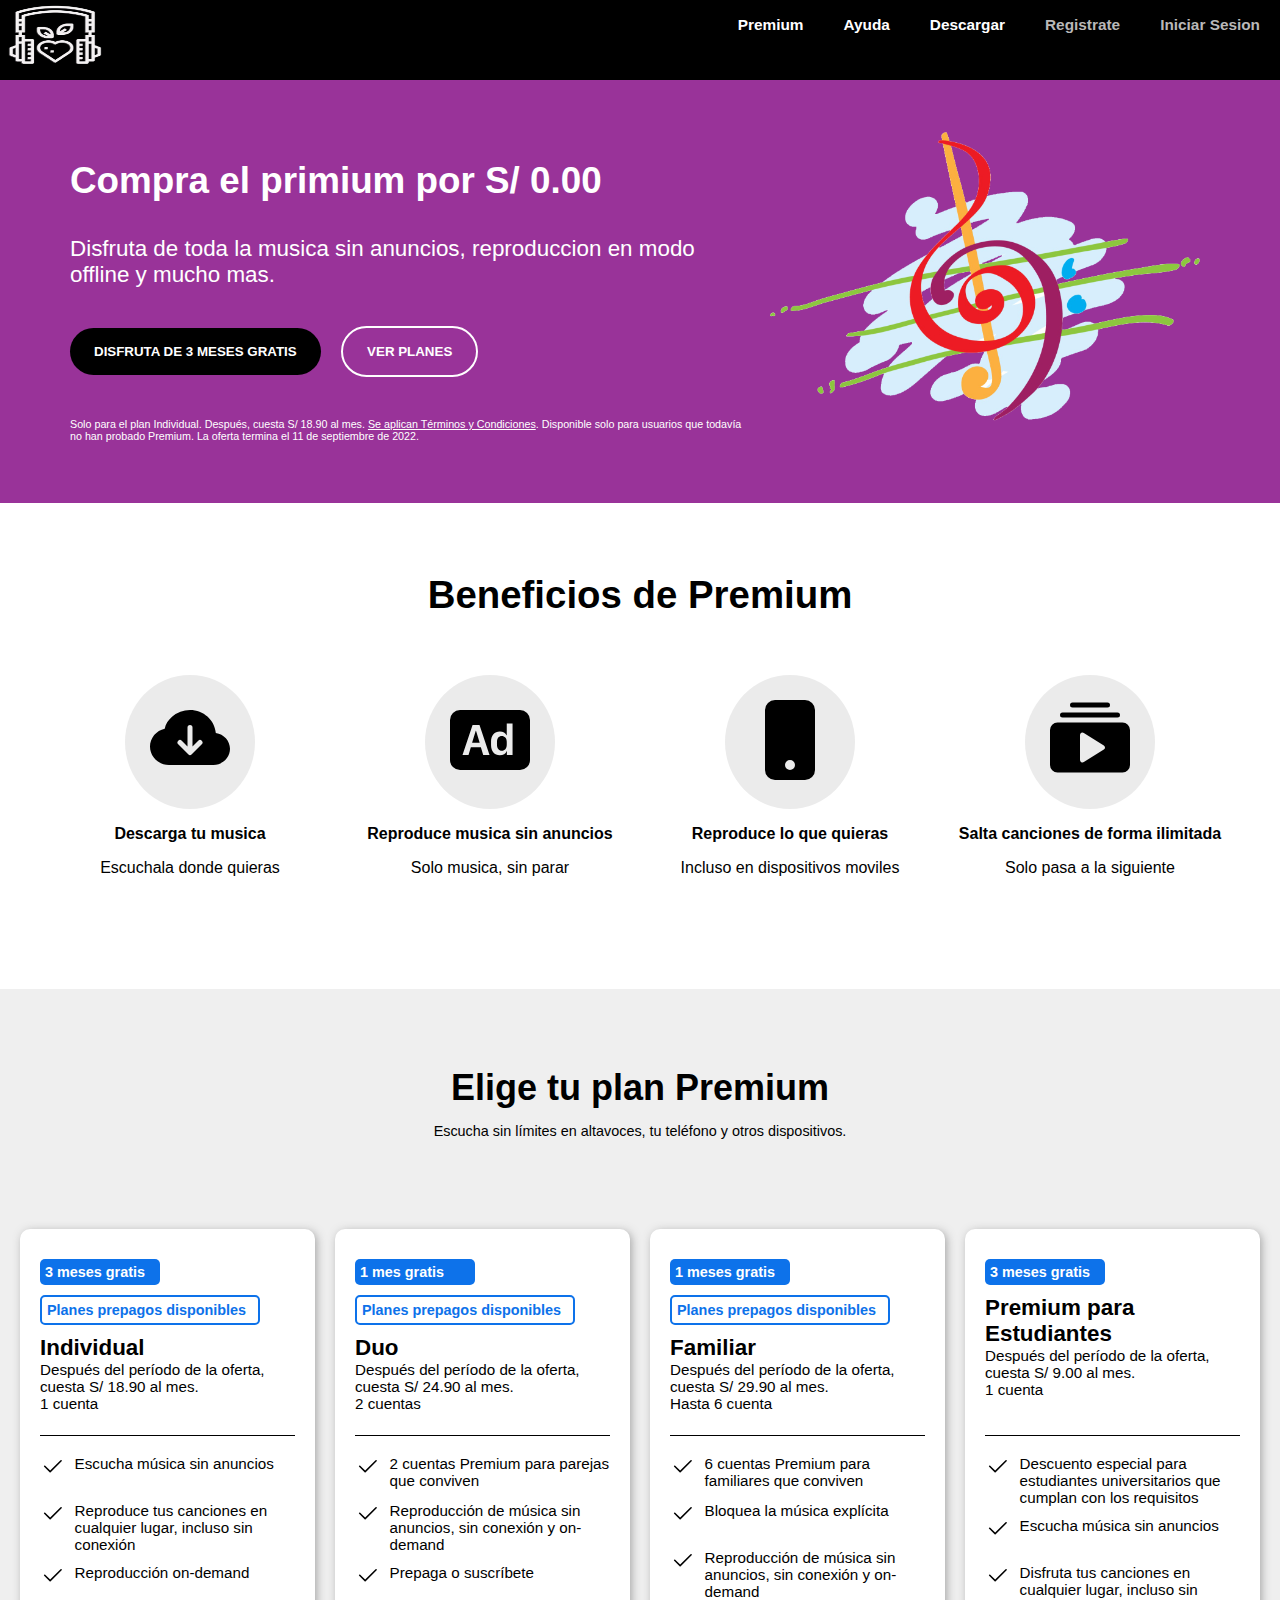
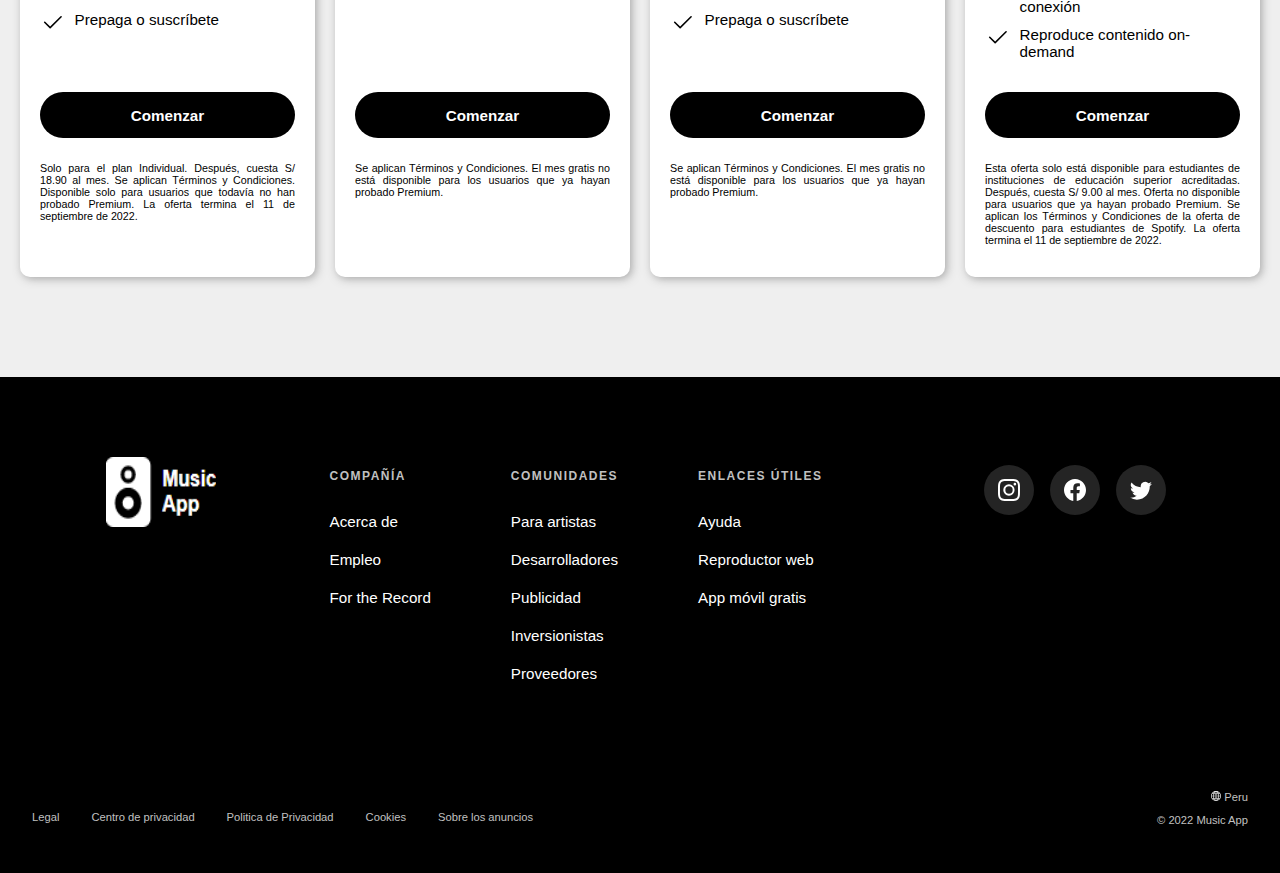
==== commit 4e660bc3: "Web responsive III - Menu" ====
--- a/index.html
+++ b/index.html
@@ -15,15 +15,7 @@
             <img src="./img/logo2.png" alt="Logo">
         </div>
         <div class="desplegable">
-            <ul class="opciones">
-                <li><a href="">Premium</a></li>
-                <li><a href="">Ayuda</a></li>
-                <li><a href="">Descargar</a></li>
-            </ul>
-            <ul class="registrar">
-                <li><a href="">Registrate</a></li>
-                <li><a href="">Iniciar Sesion</a></li>
-            </ul>
+            
         </div>
     </nav>
     <section class="seccion1">
@@ -360,6 +352,23 @@
             </div>
         </section>
     </footer>
+    <script>
+        if(window.innerWidth<=900){
+            document.querySelector(".desplegable").innerHTML=`<img src="./img/burger.svg" alt="desplegable">`
+        }else{
+            document.querySelector(".desplegable").innerHTML=`
+                <ul class="opciones">
+                        <li><a href="">Premium</a></li>
+                        <li><a href="">Ayuda</a></li>
+                        <li><a href="">Descargar</a></li>
+                </ul>
+                <ul class="registrar">
+                        <li><a href="">Registrate</a></li>
+                        <li><a href="">Iniciar Sesion</a></li>
+                </ul>`
+        }
+    </script>
+    <script src="./js/main.js"></script>
 </body>
 
 </html>--- a/css/index.css
+++ b/css/index.css
@@ -12,9 +12,11 @@
 }
 .navbar{
     background-color: black;
+    width: 100%;
     height: 80px;
     display: flex;
     flex-direction: row;
+    justify-content: space-between;
     width: 100%;
 }
 .logo{
@@ -27,7 +29,7 @@
 .desplegable{
     display: flex;
     flex-direction: row;
-    text-align: right;
+    justify-content: center;
 }
 .opciones, .registrar{
     padding: 0;
@@ -414,6 +416,11 @@
         flex-grow: 1;
     }
 }
+@media (max-width: 900px){
+    .desplegable{
+        padding: 15px;
+    }
+}
 @media (max-width: 750px){
     .seccion1{
         padding-left: 1.5rem;
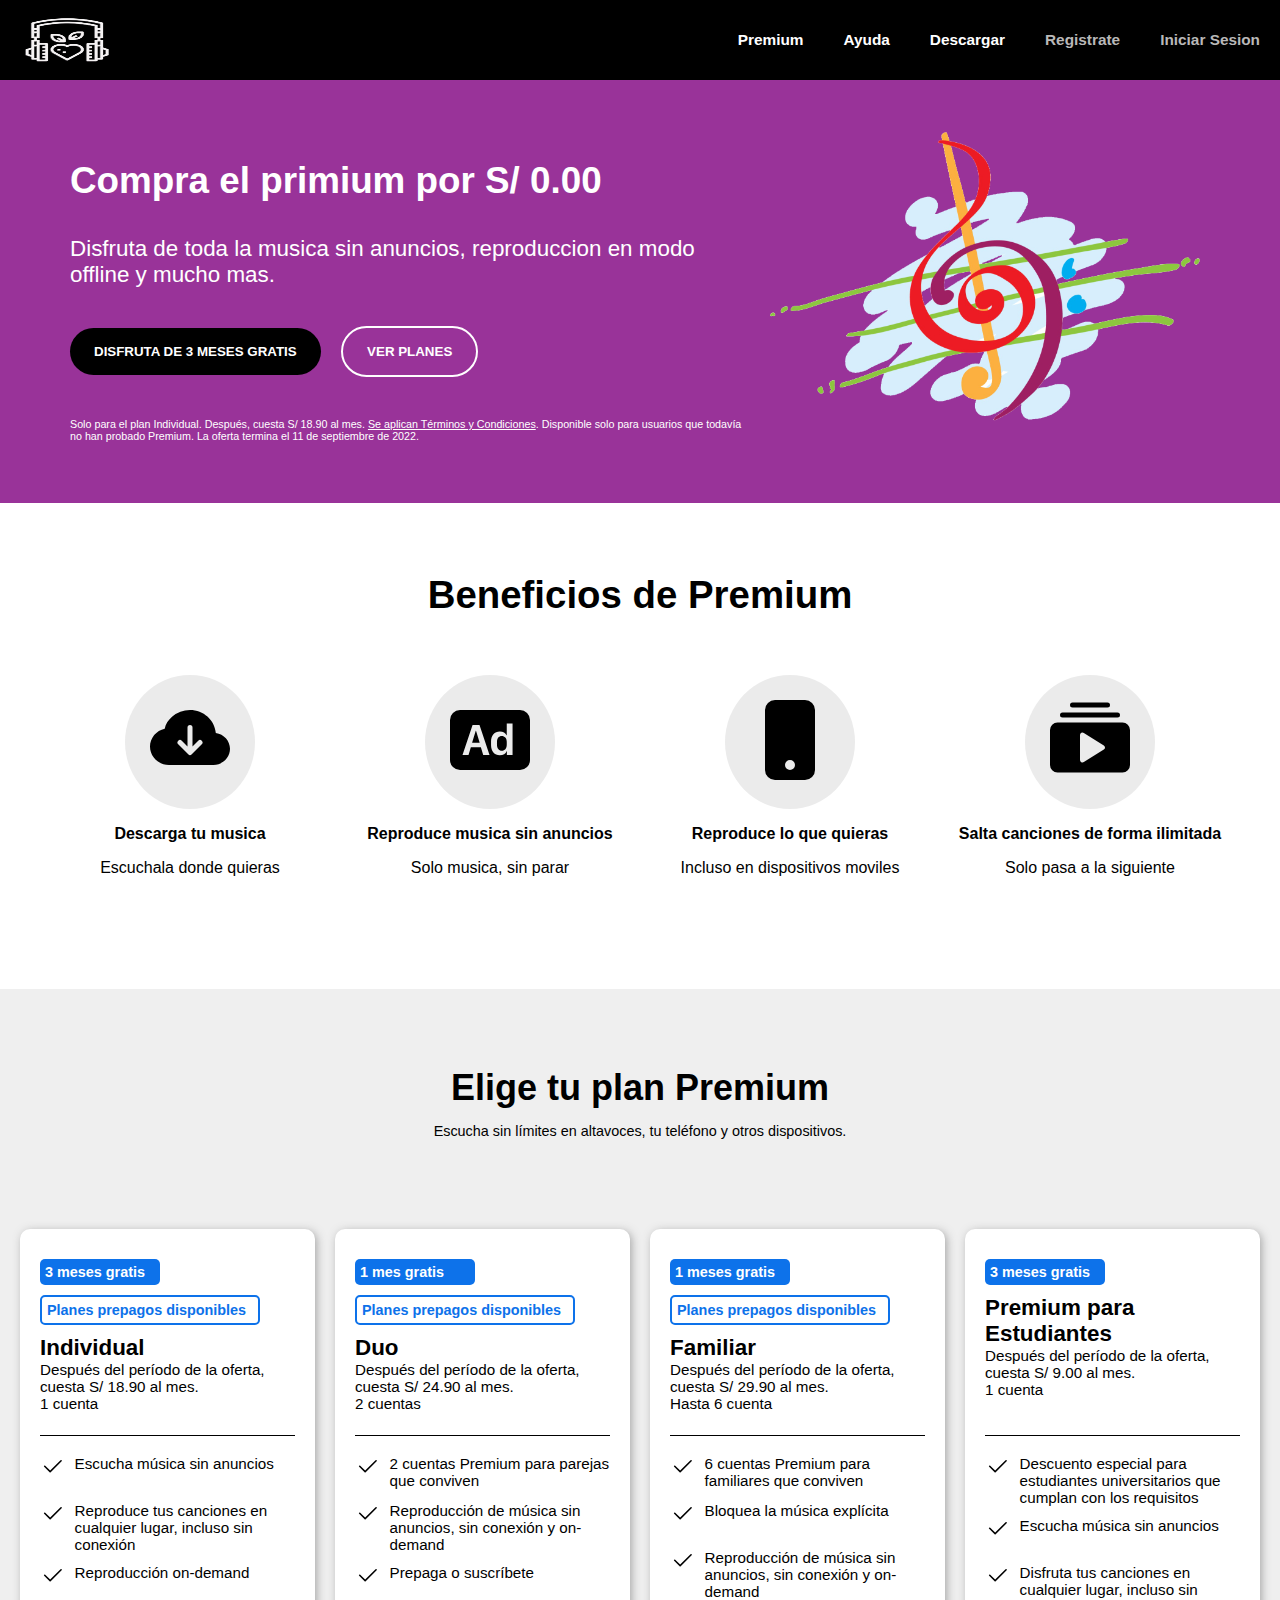
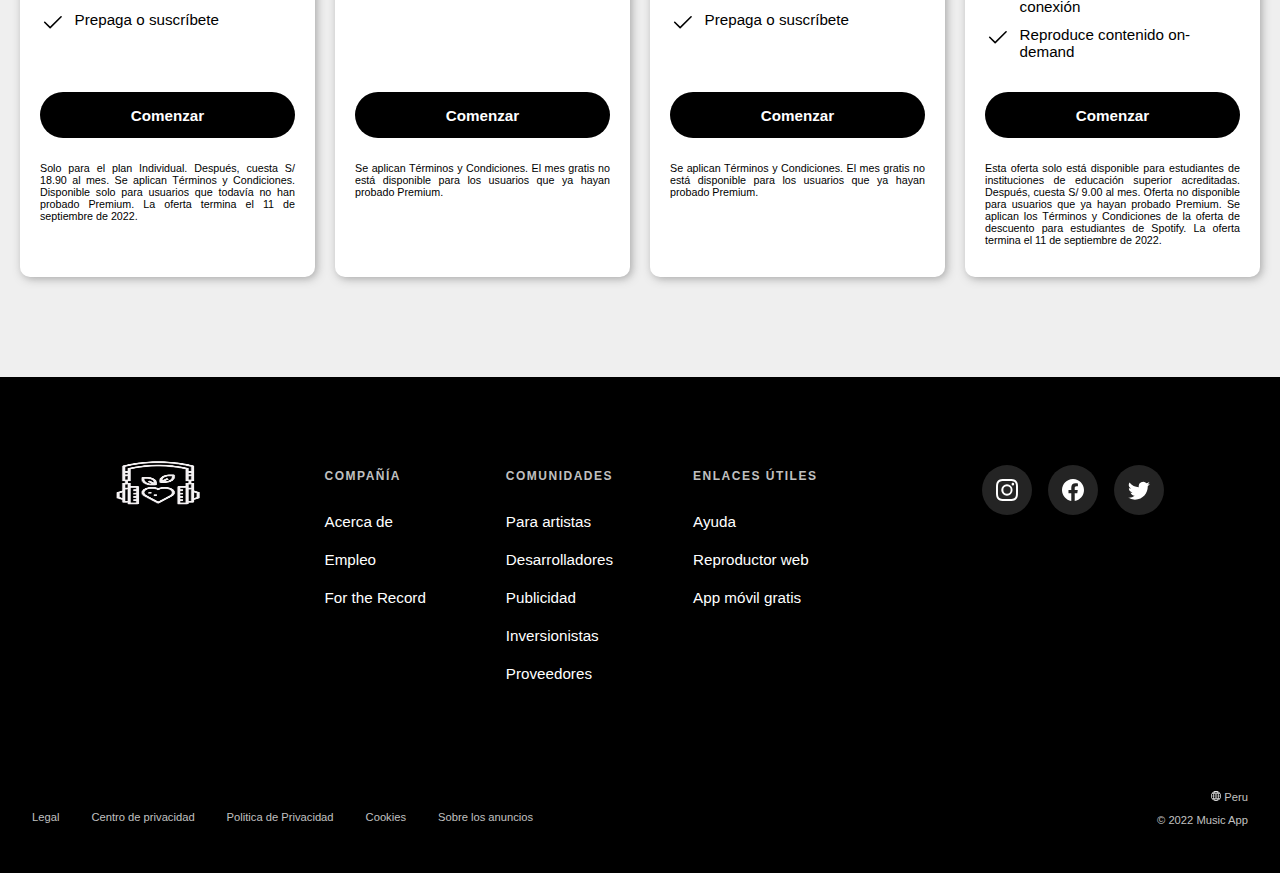
==== commit 8391755b: "Web responsive IV - Footer" ====
--- a/index.html
+++ b/index.html
@@ -279,8 +279,8 @@
     </section>
     <footer class="footer">
         <section class="sec-foot1">
-            <div class="logo">
-                <img src="./img/logo.png" alt="Logo">
+            <div class="logo2">
+                <img src="./img/logo2.png" alt="Logo">
             </div>
             <div class="links">
                 <dl>
@@ -358,13 +358,13 @@
         }else{
             document.querySelector(".desplegable").innerHTML=`
                 <ul class="opciones">
-                        <li><a href="">Premium</a></li>
-                        <li><a href="">Ayuda</a></li>
-                        <li><a href="">Descargar</a></li>
+                    <li><a href="">Premium</a></li>
+                    <li><a href="">Ayuda</a></li>
+                    <li><a href="">Descargar</a></li>
                 </ul>
                 <ul class="registrar">
-                        <li><a href="">Registrate</a></li>
-                        <li><a href="">Iniciar Sesion</a></li>
+                    <li><a href="">Registrate</a></li>
+                    <li><a href="">Iniciar Sesion</a></li>
                 </ul>`
         }
     </script>
--- a/css/index.css
+++ b/css/index.css
@@ -20,11 +20,11 @@
     width: 100%;
 }
 .logo{
-
+    padding: 14px 17px;
 }
 .logo img{
-    width: 110px;
-    height: 70px;
+    width: 100px;
+    height: 100%;
 }
 .desplegable{
     display: flex;
@@ -35,6 +35,7 @@
     padding: 0;
     display: flex;
     flex-direction: row;
+    align-items: center;
 }
 li{
     list-style: none;
@@ -267,13 +268,17 @@
 /*----------------------------------------------------------------------------------------------------------*/
 footer{
     background-color: black;
-    padding: 5rem 2rem 2rem;
+    padding: 5rem 2rem 2rem ;
 }
 .sec-foot1{
     display: flex;
     flex-direction: row;
     justify-content: space-evenly;
     margin-bottom: 3rem;
+}
+.logo2 img{
+    width: 100px;
+    height: 52px;
 }
 .links{
     display: flex;
@@ -412,8 +417,14 @@
     .sec-foot1 div{
         margin-bottom: 2rem;
     }
+    dl{
+        margin: 12px 0;
+    }
     .links dl{
         flex-grow: 1;
+    }
+    .redes_sociales{
+        padding: 0;
     }
 }
 @media (max-width: 900px){
@@ -459,17 +470,30 @@
     .descripcion p{
         text-align: left;
     }
+    footer{
+        padding: 5rem 1rem 2rem 1rem;
+    }
     .links{
         flex-direction: column;
     }
 }
 @media (max-width: 250px){
+    .desplegable{
+        padding: 15px 0;
+    }
+    .logo{
+        padding: 14px 0;
+    }
+    .logo img{
+        width: 80px;
+    }
     .seccion2{
         padding: 60px 8px;
     }
     .descripcion p{
         margin: 2px 0;
     }
+/*AQUI FALTA LOS ICONO DE REDES SOCIALES*/
 }
 @media (max-width: 200px){
     .seccion1{
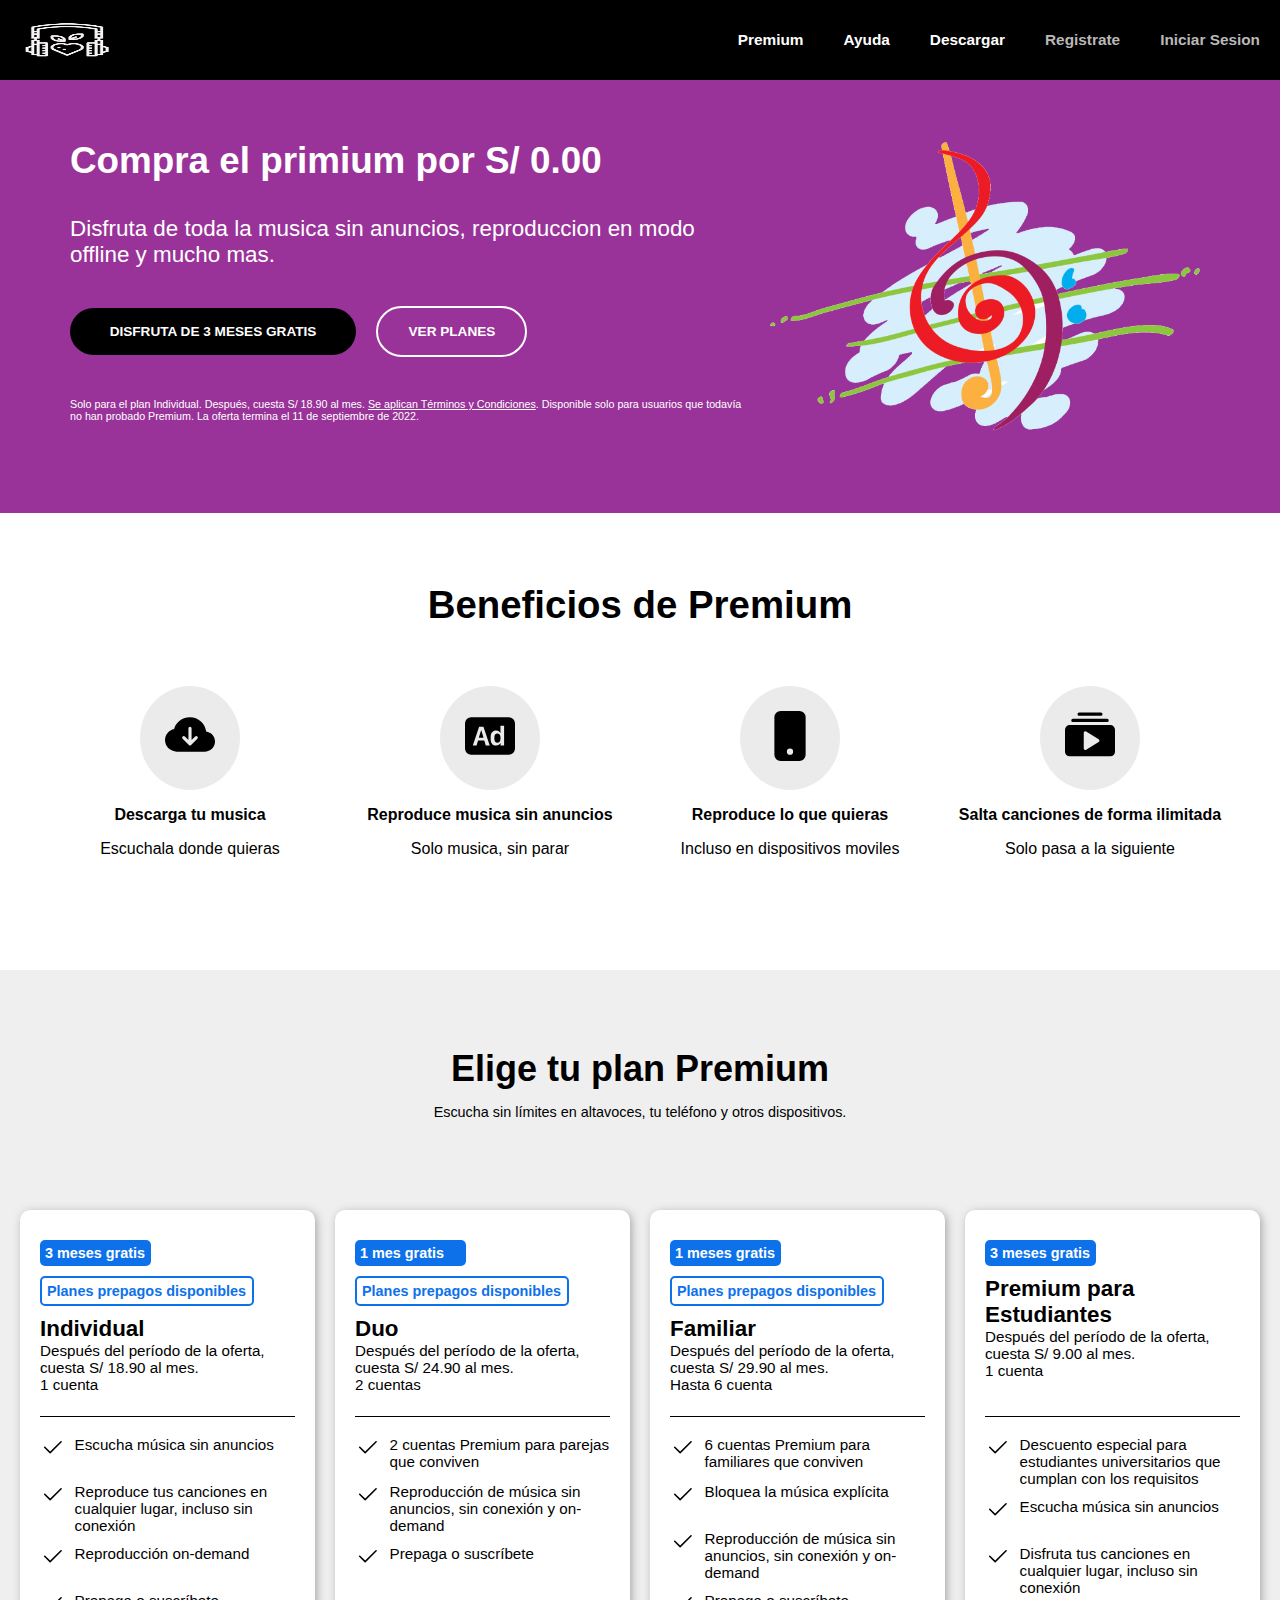
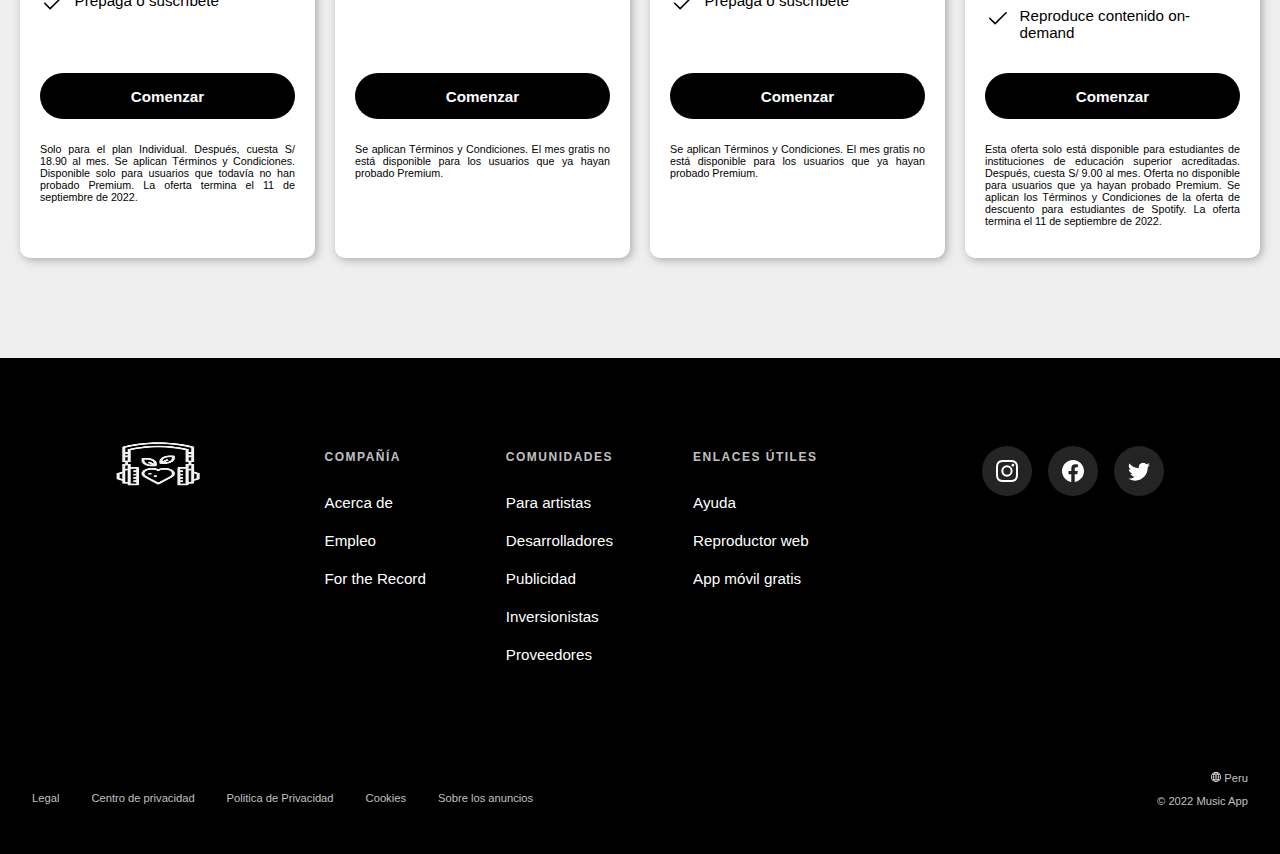
==== commit 42f65d47: "Todo lo aprendido terminado - podria mejorarse aun mas" ====
--- a/index.html
+++ b/index.html
@@ -360,7 +360,7 @@
                 <ul class="opciones">
                     <li><a href="">Premium</a></li>
                     <li><a href="">Ayuda</a></li>
-                    <li><a href="">Descargar</a></li>
+                    <li><a href="./reproductor.html">Descargar</a></li>
                 </ul>
                 <ul class="registrar">
                     <li><a href="">Registrate</a></li>
--- a/css/index.css
+++ b/css/index.css
@@ -21,15 +21,31 @@
 }
 .logo{
     padding: 14px 17px;
+    display: flex;
+    align-items: center;
 }
 .logo img{
     width: 100px;
-    height: 100%;
+    height: 40px;
+    cursor: pointer;
+    user-select: none;
+    -moz-user-select: none;
 }
 .desplegable{
     display: flex;
     flex-direction: row;
     justify-content: center;
+}
+.desplegable img{
+    display: flex;
+    justify-content: center;
+    align-items: center;
+    cursor: pointer;
+    width: 48px;
+
+}
+.desplegable img:hover{
+    width: 50px;
 }
 .opciones, .registrar{
     padding: 0;
@@ -53,8 +69,8 @@
 /*-------------------------------------------------------------------------------------------------------------*/
 .seccion1{
     background-color: var(--color-firts-section);
-    padding: 50px 70px;
-    padding-bottom: 30px;
+    padding: 60px 70px;
+    padding-bottom: 50px;
     display: flex; 
 }
 .sec01{
@@ -66,7 +82,7 @@
 }
 h1{
     margin: 0;
-    padding: 30px 0 0 0;
+    padding: 0;
     color: white;
     font-size: 2.3rem;
     font-weight: 800;
@@ -101,6 +117,13 @@
     padding: 1rem 1.5rem;
     font-weight: 800;
     margin-right: 1rem;
+    font-size: 0.85rem;
+    width: 286px;
+}
+.btn1:hover{
+    background-color: black;
+    font-size: 0.87rem;
+    cursor: pointer;
 }
 .btn2{
     color: white;
@@ -109,6 +132,13 @@
     border-radius: 2rem;
     padding: 1rem 1.5rem;
     font-weight: 800;
+    font-size: 0.85rem;
+    width: 151px;
+}
+.btn2:hover{
+    background-color: rgb(128, 51, 128);
+    font-size: 0.87rem;
+    cursor: pointer;
 }
 /*----------------------------------------------------------------------------------------------------------*/
 .seccion2{
@@ -140,8 +170,8 @@
 }
 .beneficios li .logo-ben img{
     width: 100%;
-    max-width: 80px;
-    max-height: 80px;
+    max-width: 50px;
+    max-height: 50px;
 }
 .descripcion p{
     color: black;
@@ -192,6 +222,7 @@
 .par01-plan ul{
     padding: 0;
     margin: 0;
+    position: relative;
 }
 .par01-plan ul li{
     padding: 5px;
@@ -203,13 +234,15 @@
 .li01{
     background-color: rgb(13, 114, 234); 
     width: 100%;
-    max-width: 110px;
+    max-width: 111px;
+    box-sizing: border-box;
 }
 .li02{
     background-color: white;
     width: 100%;
-    max-width: 206px;
+    max-width: 214px;
     border: 2px solid rgb(13, 114, 234);
+    box-sizing: border-box;
 }
 .sp01{
     color: white;
@@ -254,6 +287,7 @@
     padding: 0.9rem;
     display: flex;
     justify-content: center;
+    cursor: pointer;
 }
 .comenzar span{
     font-size: 0.95rem;
@@ -279,6 +313,9 @@
 .logo2 img{
     width: 100px;
     height: 52px;
+    cursor: pointer;
+    user-select: none;
+    -moz-user-select: none;
 }
 .links{
     display: flex;
@@ -337,6 +374,7 @@
     display: flex;
     flex-direction: row;
     padding: 0;
+    flex-wrap: wrap;
 }
 .info_legal ul a{
     font-size: 0.7rem;
@@ -368,7 +406,7 @@
 @media (max-width: 1050px){
     .seccion1{
         flex-direction: column;
-        padding-top: 0;
+        padding: 80px 90px;
         height: auto;
     }
     h1{
@@ -426,6 +464,9 @@
     .redes_sociales{
         padding: 0;
     }
+    footer{
+        padding-top: 3.5rem;
+    }
 }
 @media (max-width: 900px){
     .desplegable{
@@ -437,6 +478,15 @@
         padding-left: 1.5rem;
         padding-right: 1.5rem;
     }
+    .info_legal ul{
+        margin-bottom: 0;
+    }
+    .info_legal li{
+        margin-bottom: 1rem ;
+    }
+    .info_legal ul a{
+        margin: 0 2rem 0 0;
+    }
 }
 @media (max-width: 630px){
     .seccion1{
@@ -450,6 +500,9 @@
     .seccion2{
         padding: 60px 20px;
     }
+    h3{
+        font-size: 2rem;
+    }
     .beneficios{
         flex-direction: column;
     }
@@ -471,10 +524,15 @@
         text-align: left;
     }
     footer{
-        padding: 5rem 1rem 2rem 1rem;
+        padding: 2.5rem 1rem 0.5rem 1rem;
     }
     .links{
         flex-direction: column;
+    }
+    .info_ubi{
+        display: flex;
+        flex-direction: column;
+        justify-content: center;
     }
 }
 @media (max-width: 250px){
@@ -490,10 +548,24 @@
     .seccion2{
         padding: 60px 8px;
     }
+    h3{
+      font-size: 1.7rem;  
+    }
     .descripcion p{
         margin: 2px 0;
     }
-/*AQUI FALTA LOS ICONO DE REDES SOCIALES*/
+    h4{
+        font-size: 1.7rem;
+    }
+    .redes_sociales li{
+        background-color: black;
+        margin: 0;
+    }
+}
+@media (max-width: 218px){
+    .info_legal ul a{
+        margin-left: 0;
+    }
 }
 @media (max-width: 200px){
     .seccion1{
@@ -509,7 +581,14 @@
     .seccion2{
         padding: 60px 1px;
     }
+    .plan{
+        padding: 10px;
+    }
     .logo-ben{
         display: none;
     }
+    footer{
+        padding: 2.5rem 0.5rem 0.5rem;
+        
+    }
 }